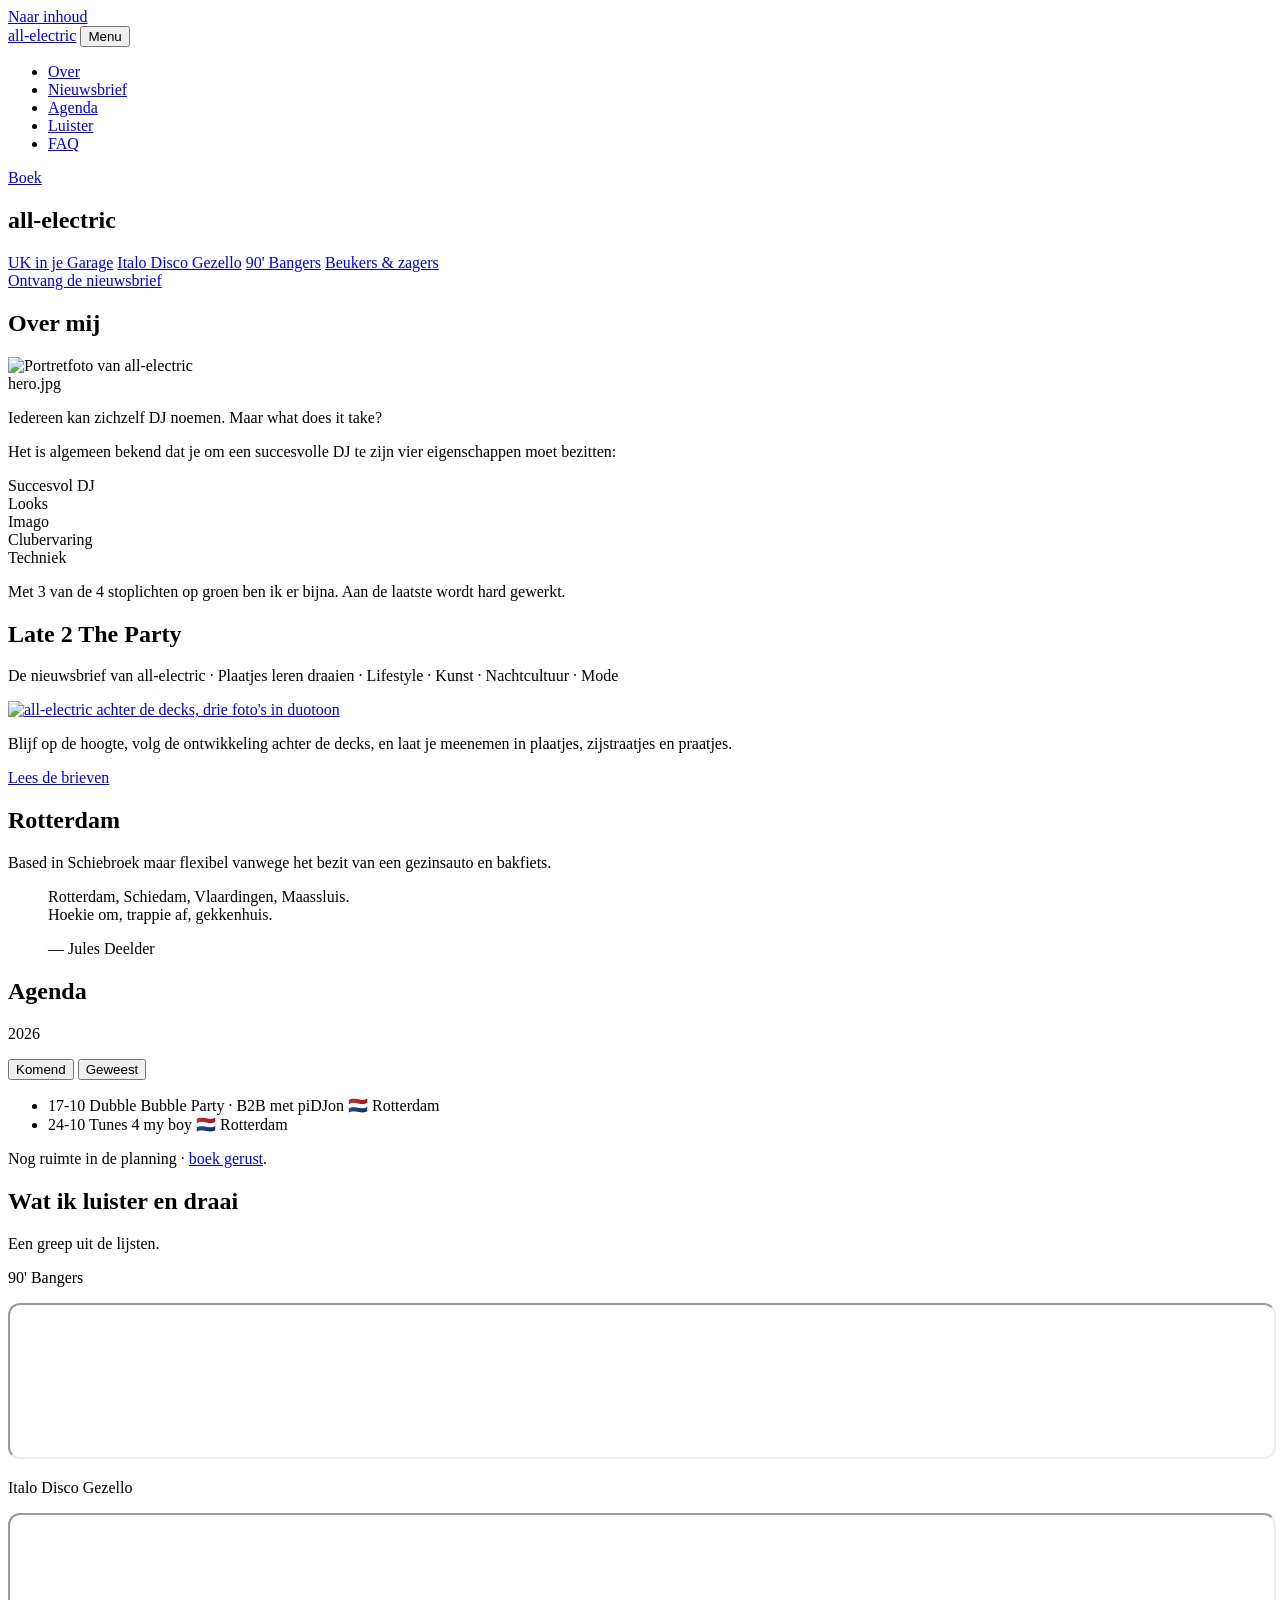
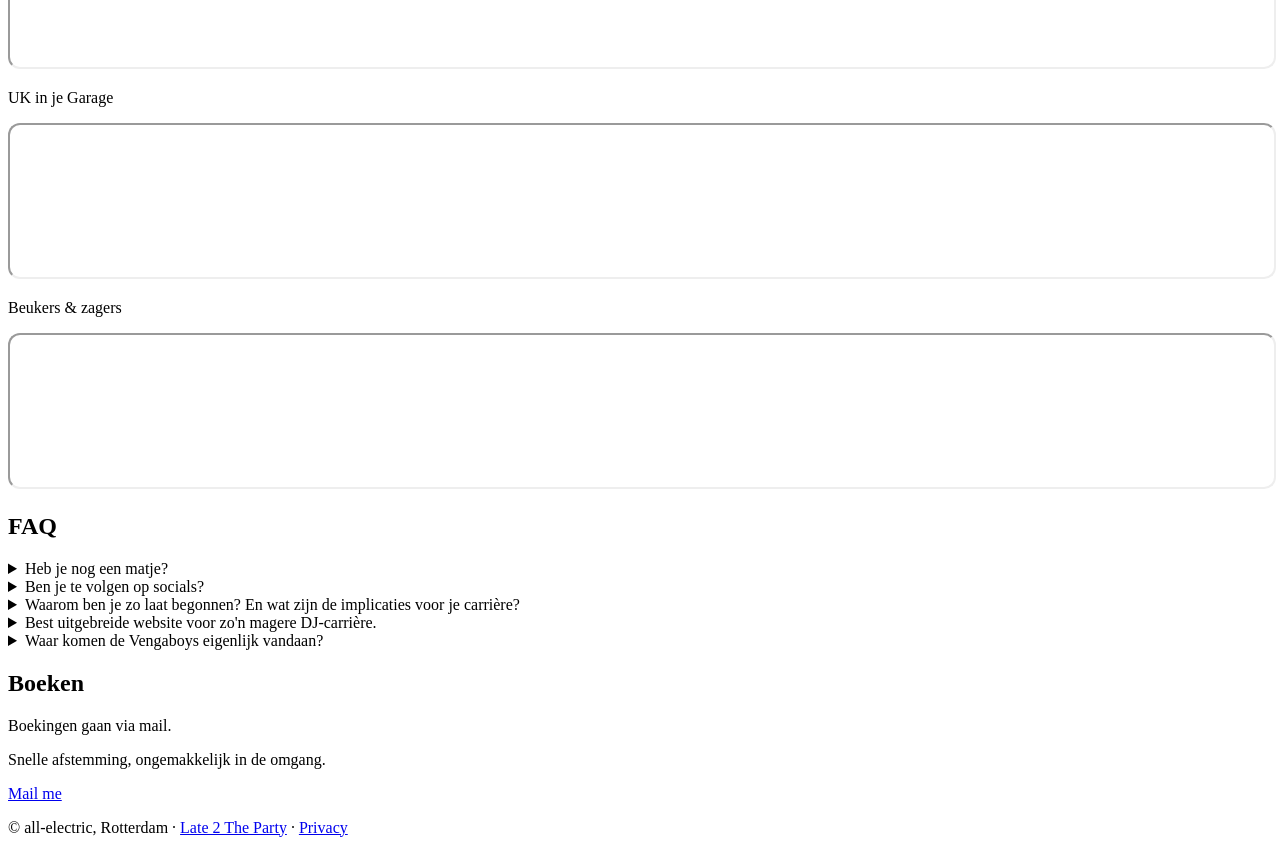
==== docs/index.html @ 5404cb64 "Parallax weg: ROTTERDAM-kop schoof tegen de collage De parallax-script schoof #rotterdam omhoog, waa" ====
<!DOCTYPE html>
<html lang="nl">
<head>
  <meta charset="UTF-8">
  <meta name="viewport" content="width=device-width, initial-scale=1.0">

  <!-- Favicon (emoji, geen extra bestand nodig) -->
  <link rel="icon" href="data:image/svg+xml,<svg xmlns=%22http://www.w3.org/2000/svg%22 viewBox=%220 0 100 100%22><text y=%22.9em%22 font-size=%2290%22>🎧</text></svg>">

  <!-- SEO -->
  <title>all-electric — DJ uit Rotterdam</title>
  <meta name="description" content="all-electric, DJ uit Rotterdam. UK Garage, Italo Disco, 90's bangers. Nieuwsbrief: Late 2 The Party.">

  <!-- Open Graph -->
  <meta property="og:title" content="all-electric — DJ uit Rotterdam">
  <meta property="og:description" content="DJ uit Rotterdam. Nieuwsbrief: Late 2 The Party.">
  <meta property="og:type" content="website">
  <link rel="canonical" href="https://www.late2theparty.nl/">
  <meta property="og:url" content="https://www.late2theparty.nl/">
  <meta property="og:image" content="https://www.late2theparty.nl/hero.jpg">

  <!-- Twitter card -->
  <meta name="twitter:card" content="summary_large_image">
  <meta name="twitter:title" content="all-electric — DJ uit Rotterdam">
  <meta name="twitter:description" content="DJ uit Rotterdam. Nieuwsbrief: Late 2 The Party.">
  <meta name="twitter:image" content="https://www.late2theparty.nl/hero.jpg">

  <meta name="theme-color" content="#0a0a0f">

  <link rel="stylesheet" href="style.css">

  <!-- Structured data -->
  <script type="application/ld+json">
  {
    "@context": "https://schema.org",
    "@type": "MusicGroup",
    "name": "all-electric",
    "description": "DJ uit Rotterdam. UK Garage, Italo Disco en 90's bangers.",
    "genre": ["UK Garage", "Italo Disco", "90s dance"],
    "url": "https://www.late2theparty.nl/",
    "image": "https://www.late2theparty.nl/hero.jpg",
    "email": "hallo@late2theparty.nl",
    "foundingLocation": "Rotterdam, Nederland"
  }
  </script>
</head>
<body>
  <a class="skip-link" href="#hoofdinhoud">Naar inhoud</a>

  <!-- Cursor glow (desktop only, moved by JS) -->
  <div class="cursor-glow" id="cursorGlow" aria-hidden="true"></div>

  <!-- ============================================
       STICKY NAVIGATIE
       ============================================ -->
  <nav class="site-nav" id="siteNav" aria-label="Hoofdnavigatie">
    <div class="site-nav__inner">
      <a href="#hero" class="site-nav__brand">all-electric</a>
      <button type="button" class="site-nav__toggle" id="navToggle" aria-expanded="false" aria-controls="siteNavLinks">Menu</button>
      <ul class="site-nav__links" id="siteNavLinks">
        <li><a href="#over" class="site-nav__link">Over</a></li>
        <li><a href="#nieuwsbrief" class="site-nav__link">Nieuwsbrief</a></li>
        <li><a href="#agenda" class="site-nav__link">Agenda</a></li>
        <li><a href="#luister" class="site-nav__link">Luister</a></li>
        <li><a href="#faq" class="site-nav__link">FAQ</a></li>
      </ul>
      <a href="#contact" class="site-nav__cta">Boek</a>
    </div>
  </nav>

  <main id="hoofdinhoud" tabindex="-1">

  <!-- ============================================
       HERO
       ============================================ -->
  <section class="hero" id="hero">
    <div class="scanlines" aria-hidden="true"></div>
    <div class="noise" aria-hidden="true"></div>
    <div class="hero__content">
      <h1 class="hero__title neon-text">all-electric</h1>

      <div class="hero__band">
        <a href="https://open.spotify.com/playlist/3SSnkNHaZYFEnFsS2uNzvc?si=Rkkg8hDzQoSK9qMRm84tKg" class="hero__band-link" target="_blank" rel="noopener">UK in je Garage</a>
        <a href="https://open.spotify.com/playlist/0wihgNsvUCuYe4vIcIEJX1?si=40QB4XUaSfa1ktWyz97FcA&pi=Adpx3Pd0QFGsA" class="hero__band-link" target="_blank" rel="noopener">Italo Disco Gezello</a>
        <a href="https://open.spotify.com/playlist/6vOpbanOj8kMaIDSkkobG8?si=ckpwqJuDSN2oO83r56tTGg" class="hero__band-link" target="_blank" rel="noopener">90' Bangers</a>
        <a href="https://open.spotify.com/playlist/5kQzJcHHc57Rl9Vzh4SRj6?si=ad35b520052c4538" class="hero__band-link" target="_blank" rel="noopener">Beukers &amp; zagers</a>
      </div>

      <a href="#aanmelden" class="btn btn--secondary">Ontvang de nieuwsbrief</a>
    </div>
  </section>

  <!-- ============================================
       OVER MIJ
       ============================================ -->
  <section class="section" id="over">
    <div class="container">
      <h2 class="section__heading neon-text">Over mij</h2>
      <div class="about-grid">

        <!-- FOTO: hero.jpg staat in docs/ (zelfde bestandsnaam houden) -->
        <div class="photo-frame glow-pulse">
          <img
            src="hero.jpg"
            alt="Portretfoto van all-electric"
            class="photo-frame__img"
            loading="lazy"
            onerror="this.parentElement.classList.add('photo-frame--fallback')"
          >
          <div class="photo-frame__placeholder" aria-hidden="true">hero.jpg</div>
        </div>

        <div class="about-text fade-in">
          <p class="lead">Iedereen kan zichzelf DJ noemen. Maar what does it take?</p>
          <p>Het is algemeen bekend dat je om een succesvolle DJ te zijn vier eigenschappen moet bezitten:</p>

          <!-- ISSUE TREE (animates on scroll) -->
          <div class="skill-tree skill-tree--animate" aria-label="Issue tree: Succesvol DJ staat op rood. Looks, Imago en Clubervaring op groen, Techniek op rood en die blokkeert de uitkomst">
            <div class="skill-tree__top">
              <div class="skill-box skill-box--result skill-box--blocked glow-pulse glow-pulse--red">Succesvol DJ</div>
            </div>
            <div class="skill-tree__connector" aria-hidden="true">
              <div class="connector-line connector-line--vertical"></div>
              <div class="connector-line connector-line--horizontal"></div>
              <div class="connector-line connector-line--drop connector-line--drop-1"></div>
              <div class="connector-line connector-line--drop connector-line--drop-2"></div>
              <div class="connector-line connector-line--drop connector-line--drop-3"></div>
              <div class="connector-line connector-line--drop connector-line--drop-4"></div>
            </div>
            <div class="skill-tree__bottom">
              <div class="skill-box skill-box--green">Looks</div>
              <div class="skill-box skill-box--green">Imago</div>
              <div class="skill-box skill-box--green">Clubervaring</div>
              <div class="skill-box skill-box--red glow-pulse glow-pulse--red">Techniek</div>
            </div>
          </div>

          <p>Met 3 van de 4 stoplichten op groen ben ik er bijna. Aan de laatste wordt hard gewerkt.</p>
        </div>
      </div>
    </div>
  </section>

  <!-- ============================================
       NIEUWSBRIEF, LATE 2 THE PARTY
       ============================================ -->
  <section class="section section--alt" id="nieuwsbrief">
    <div class="container">
      <h2 class="section__heading section__heading--tight neon-text">Late 2 The Party</h2>
      <p class="section__sub">De nieuwsbrief van all-electric &middot; Plaatjes leren draaien &middot; Lifestyle &middot; Kunst &middot; Nachtcultuur &middot; Mode</p>

      <div class="nb-promo fade-in">
        <a class="nb-promo__beeld" href="nieuwsbrief/" aria-label="Naar het nieuwsbriefarchief">
          <img src="collage.jpg" alt="all-electric achter de decks, drie foto's in duotoon" loading="lazy">
        </a>

        <div class="nb-promo__tekst">
          <p>Blijf op de hoogte, volg de ontwikkeling achter de decks, en laat je meenemen in plaatjes, zijstraatjes en praatjes.</p>
          <div class="nb-form" id="aanmelden">
            <div class="ml-embedded" data-form="aK1pC9"></div>
          </div>
          <p class="nb-promo__acties">
            <a href="nieuwsbrief/" class="btn btn--secondary">Lees de brieven</a>
          </p>
        </div>
      </div>
    </div>
  </section>

  <!-- ============================================
       ROTTERDAM
       ============================================ -->
  <section class="section" id="rotterdam">
    <div class="container">
      <h2 class="section__heading neon-text">Rotterdam</h2>
      <div class="fade-in">
        <p class="text-muted">Based in Schiebroek maar flexibel vanwege het bezit van een gezinsauto en bakfiets.</p>
        <blockquote class="deelder-quote">
          <p>Rotterdam, Schiedam, Vlaardingen, Maassluis.<br>Hoekie om, trappie af, gekkenhuis.</p>
          <footer>— Jules Deelder</footer>
        </blockquote>
      </div>
    </div>
  </section>

  <!-- ============================================
       AGENDA
       ============================================ -->
  <section class="section section--alt" id="agenda">
    <div class="container">
      <h2 class="section__heading neon-text">Agenda</h2>

      <!-- TOURDATA -->
      <div class="agenda fade-in" aria-label="Agenda met optredens">
        <p class="agenda__year">2026</p>

        <div class="agenda-tabs" role="tablist" aria-label="Komende en eerdere optredens">
          <button class="agenda-tab agenda-tab--on" id="tab-komend" role="tab"
                  aria-selected="true" aria-controls="paneel-komend" data-paneel="komend">Komend</button>
          <button class="agenda-tab" id="tab-geweest" role="tab"
                  aria-selected="false" aria-controls="paneel-geweest" data-paneel="geweest">Geweest</button>
        </div>

        <!--
          NIEUWE DATUM: kopieer een <li> naar het juiste paneel.
          datum (DD-MM) | naam van het optreden | vlag + plaats
        -->
        <div class="agenda-paneel" id="paneel-komend" role="tabpanel" aria-labelledby="tab-komend">
          <ul class="agenda__list">
            <li class="agenda__row">
              <span class="agenda__date">17-10</span>
              <span class="agenda__event">Dubble Bubble Party &middot; B2B met piDJon</span>
              <span class="agenda__location"><span class="agenda__flag">🇳🇱</span> Rotterdam</span>
            </li>
            <li class="agenda__row">
              <span class="agenda__date">24-10</span>
              <span class="agenda__event">Tunes 4 my boy</span>
              <span class="agenda__location"><span class="agenda__flag">🇳🇱</span> Rotterdam</span>
            </li>
          </ul>
          <p class="text-muted agenda__note">Nog ruimte in de planning &middot; <a href="#contact" class="nb-inline-link">boek gerust</a>.</p>
        </div>

        <div class="agenda-paneel" id="paneel-geweest" role="tabpanel" aria-labelledby="tab-geweest" hidden>
          <ul class="agenda__list">
            <li class="agenda__row">
              <span class="agenda__date">04-09</span>
              <span class="agenda__event">Gastset</span>
              <span class="agenda__location"><span class="agenda__flag">🇫🇷</span> Franse Ardennen</span>
            </li>
            <li class="agenda__row">
              <span class="agenda__date">15-08</span>
              <span class="agenda__event">TELLES B-DAY @ Caf&eacute; Soif</span>
              <span class="agenda__location"><span class="agenda__flag">🇳🇱</span> Rotterdam</span>
            </li>
            <li class="agenda__row">
              <span class="agenda__date">31-07</span>
              <span class="agenda__event">Pride Company Party</span>
              <span class="agenda__location"><span class="agenda__flag">🏳️‍🌈</span> Amsterdam</span>
            </li>
          </ul>
        </div>
      </div>
    </div>
  </section>

  <!-- ============================================
       SPOTIFY EMBED
       ============================================ -->
  <section class="section" id="luister">
    <div class="container">
      <h2 class="section__heading section__heading--tight neon-text">Wat ik luister en draai</h2>
      <p class="section__sub">Een greep uit de lijsten.</p>
      <div class="spotify-grid fade-in">
        <div class="spotify-embed" data-spotify="https://open.spotify.com/embed/playlist/6vOpbanOj8kMaIDSkkobG8?utm_source=generator&theme=0" data-title="90' Bangers playlist">
          <p class="spotify-label">90' Bangers</p>
          <button type="button" class="spotify-embed__play">Luister op Spotify</button>
        </div>
        <div class="spotify-embed" data-spotify="https://open.spotify.com/embed/playlist/0wihgNsvUCuYe4vIcIEJX1?utm_source=generator&theme=0" data-title="Italo Disco Gezello playlist">
          <p class="spotify-label">Italo Disco Gezello</p>
          <button type="button" class="spotify-embed__play">Luister op Spotify</button>
        </div>
        <div class="spotify-embed" data-spotify="https://open.spotify.com/embed/playlist/3SSnkNHaZYFEnFsS2uNzvc?utm_source=generator&theme=0" data-title="UK in je Garage playlist">
          <p class="spotify-label">UK in je Garage</p>
          <button type="button" class="spotify-embed__play">Luister op Spotify</button>
        </div>
        <div class="spotify-embed" data-spotify="https://open.spotify.com/embed/playlist/5kQzJcHHc57Rl9Vzh4SRj6?utm_source=generator&theme=0" data-title="Beukers en zagers playlist">
          <p class="spotify-label">Beukers &amp; zagers</p>
          <button type="button" class="spotify-embed__play">Luister op Spotify</button>
        </div>
      </div>
    </div>
  </section>

  <!-- ============================================
       FAQ
       ============================================ -->
  <section class="section section--alt" id="faq">
    <div class="container">
      <h2 class="section__heading neon-text">FAQ</h2>
      <div class="faq-list fade-in">

        <details class="faq-item">
          <summary class="faq-question">Heb je nog een matje?</summary>
          <p class="faq-answer">Nee, maar als je tijdig boekt is er van alles mogelijk.</p>
        </details>

        <details class="faq-item">
          <summary class="faq-question">Ben je te volgen op socials?</summary>
          <p class="faq-answer">Jazeker, ik ben sinds 2013 actief op LinkedIn.</p>
        </details>

        <details class="faq-item">
          <summary class="faq-question">Waarom ben je zo laat begonnen? En wat zijn de implicaties voor je carrière?</summary>
          <p class="faq-answer">Was ik tien jaar eerder begonnen, dan waren er een hoop andere leuke dingen niet gebeurd. En had ik minder tijd gehad als consument een neus voor bangers te ontwikkelen. Als het gaat om implicaties voor carrière verwijs ik graag naar de schilder Henri Rousseau (1844-1910), bijgenaamd Le Douanier. Pas toen hij met pensioen was van zijn baan als douaneambtenaar begon hij serieus te schilderen. Zijn <a href="https://www.moma.org/collection/works/79277" class="nb-inline-link" target="_blank" rel="noopener">junglelandschappen</a> hangen nu in het MoMA.</p>
        </details>

        <details class="faq-item">
          <summary class="faq-question">Best uitgebreide website voor zo'n magere DJ-carrière.</summary>
          <p class="faq-answer">Naast DJ'en leer ik ook vibecoden.</p>
        </details>

        <details class="faq-item">
          <summary class="faq-question">Waar komen de Vengaboys eigenlijk vandaan?</summary>
          <p class="faq-answer">Rotterdam.</p>
        </details>

      </div>
    </div>
  </section>

  <!-- ============================================
       CONTACT / BOEKEN
       ============================================ -->
  <section class="section" id="contact">
    <div class="container">
      <h2 class="section__heading neon-text">Boeken</h2>
      <div class="contact-block fade-in">
        <p>Boekingen gaan via mail.</p>
        <p class="text-muted">Snelle afstemming, ongemakkelijk in de omgang.</p>

        <!-- MAILADRES AANPASSEN: verander alleen het adres achter "mailto:". -->
        <a href="mailto:hallo@late2theparty.nl?subject=Boeking%20all-electric&body=Hoi%20Rik%2C%0A%0AIk%20wil%20je%20graag%20boeken.%20Alvast%20wat%20details%3A%0A%0ADatum%3A%20%0ALocatie%3A%20%0AType%20feest%3A%20%0AVerwachte%20tijd%2Fduur%3A%20%0ABudget%3A%20%0A%0AGroet%2C%0A" class="btn btn--primary" aria-label="Stuur een boekingsmail">Mail me</a>
      </div>
    </div>
  </section>

  </main>

  <!-- ============================================
       FOOTER
       ============================================ -->
  <footer class="footer">
    <p>&copy; all-electric, Rotterdam &middot; <a href="nieuwsbrief/" class="nb-inline-link">Late 2 The Party</a> &middot; <a href="privacy/" class="nb-inline-link">Privacy</a></p>
  </footer>

  <script src="main.js"></script>
</body>
</html>
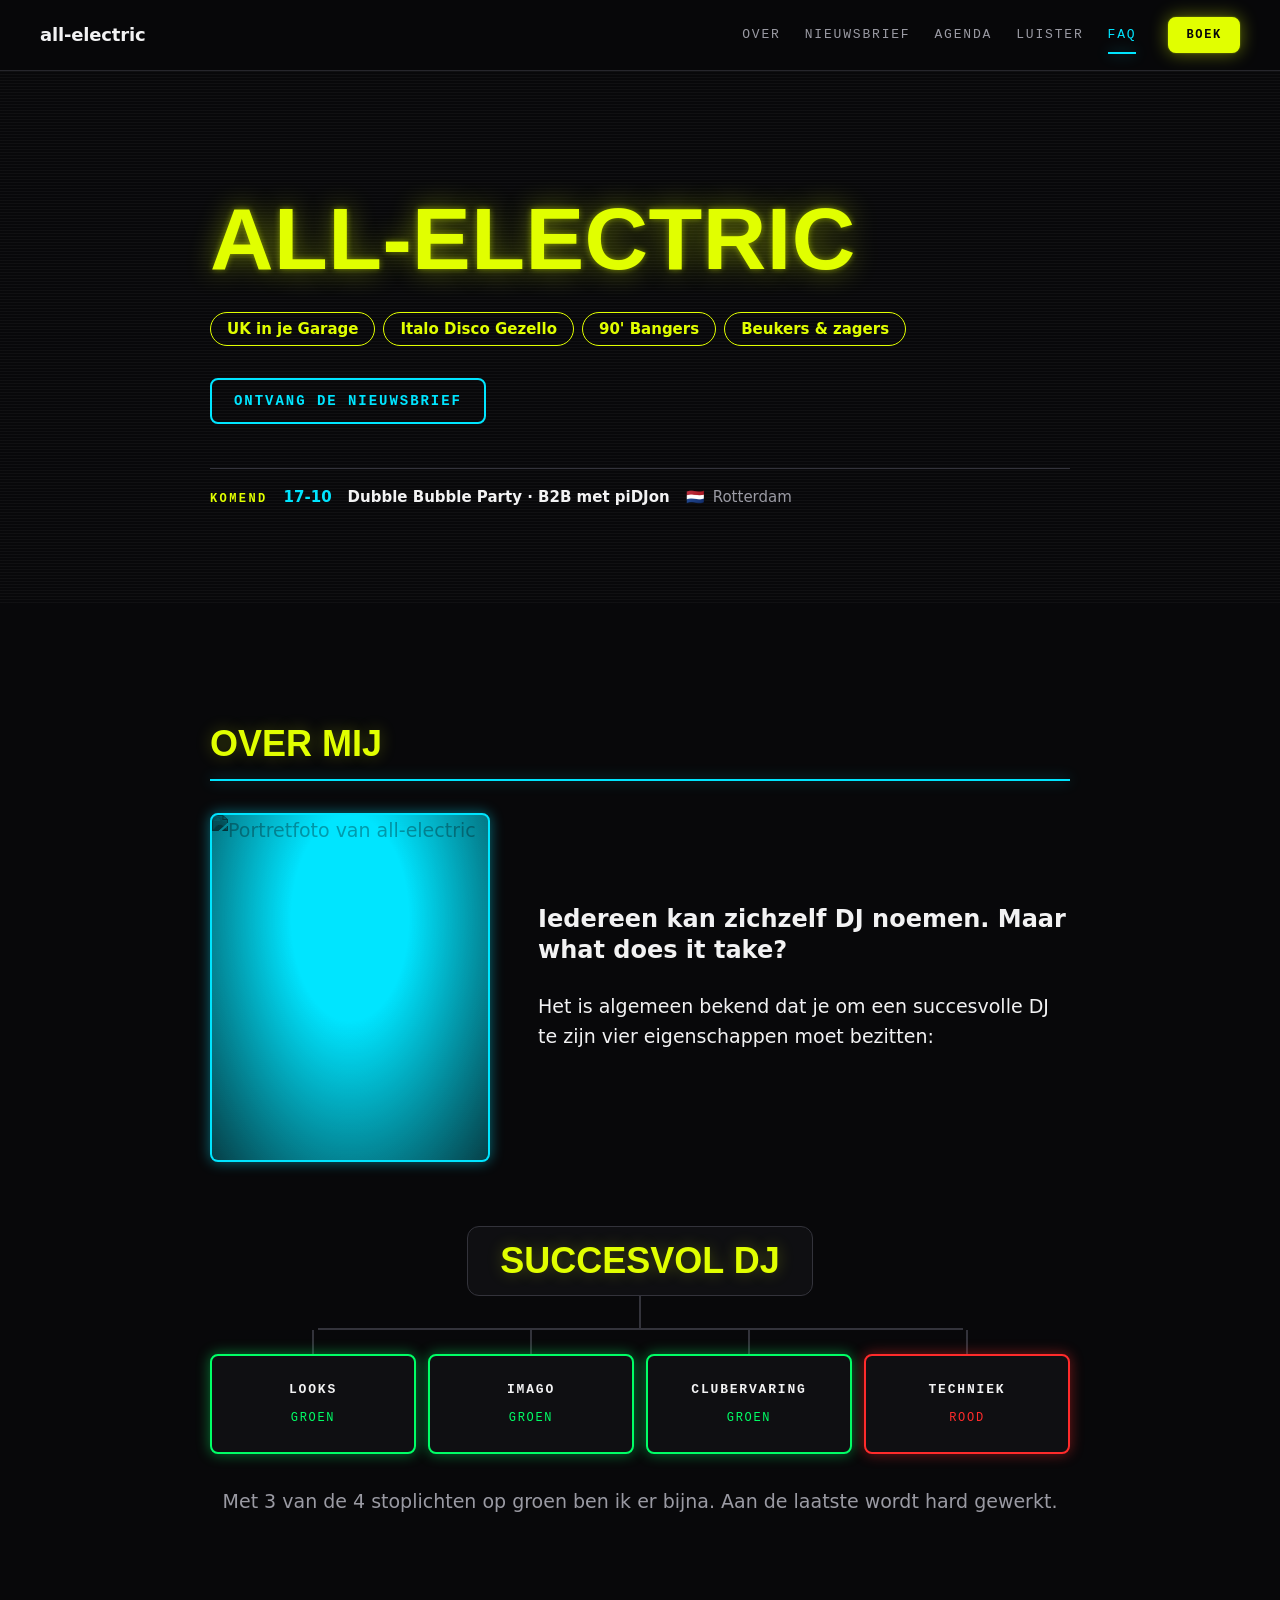
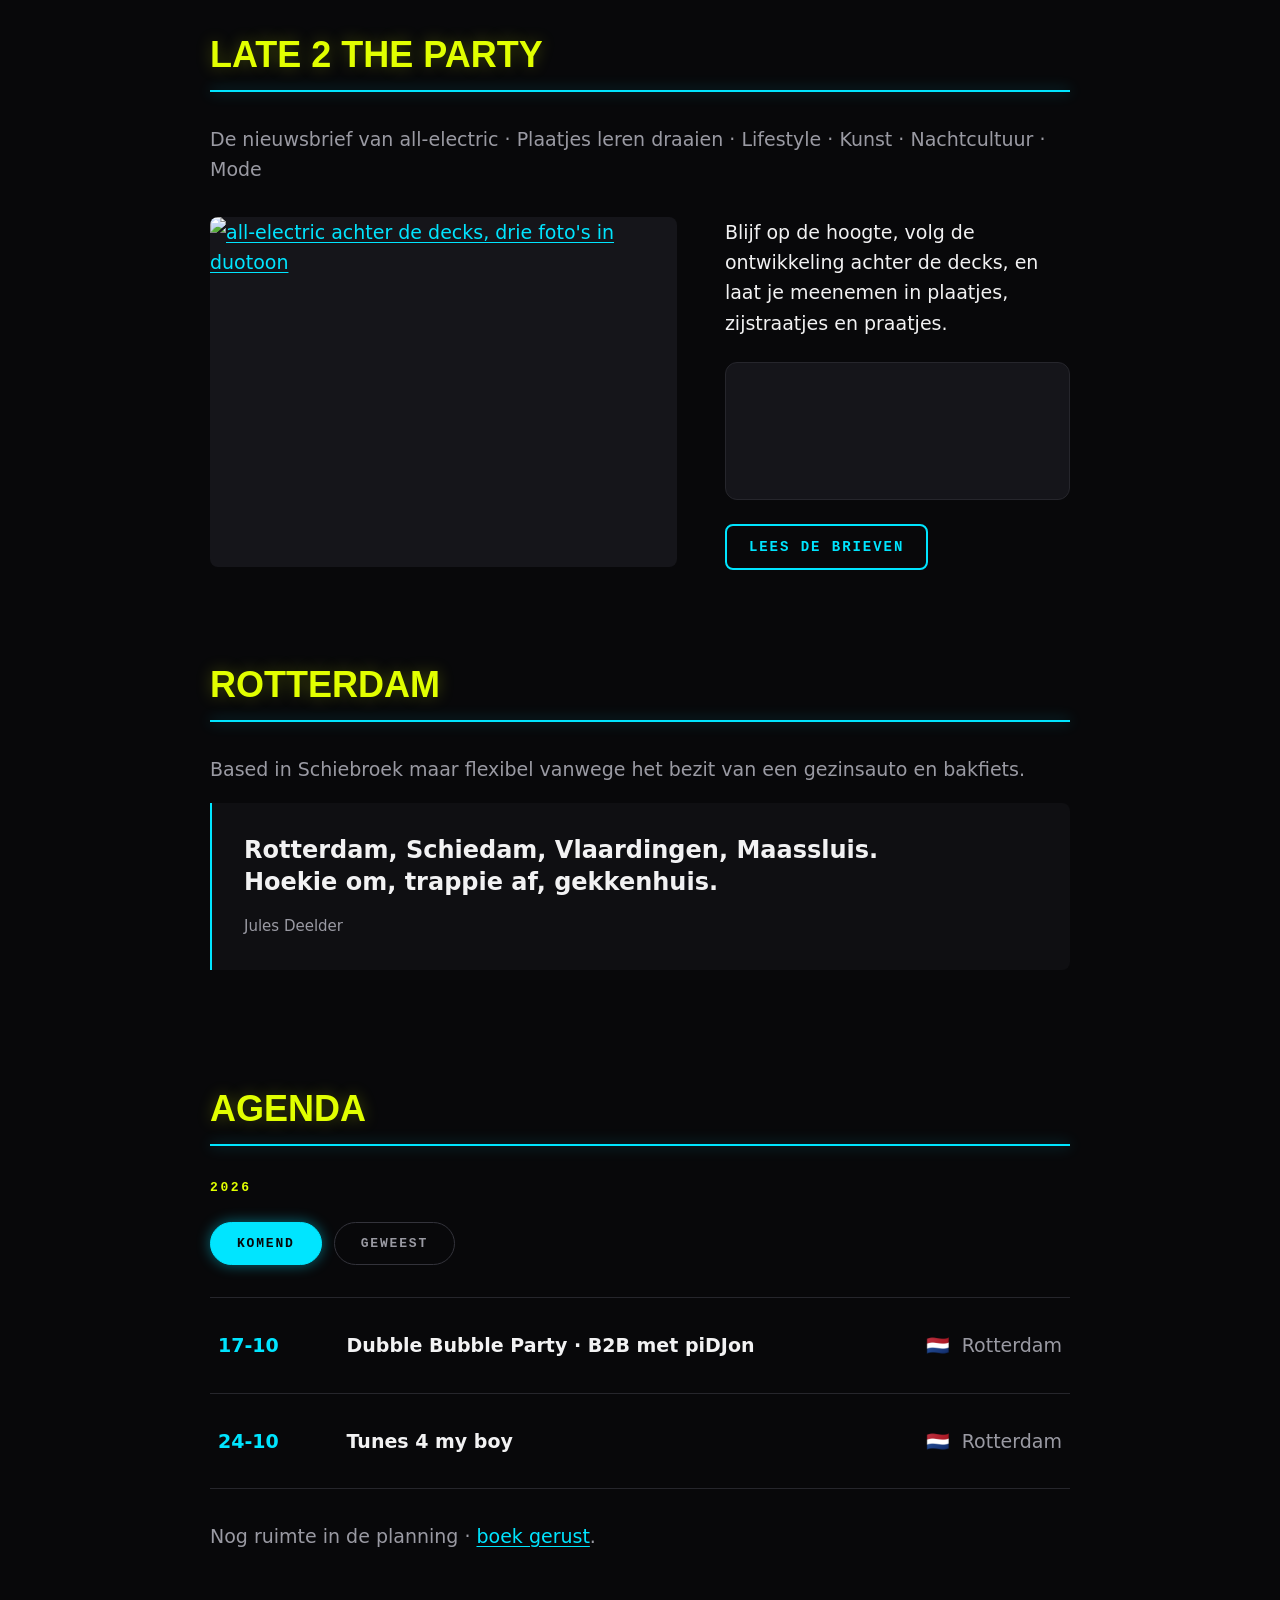
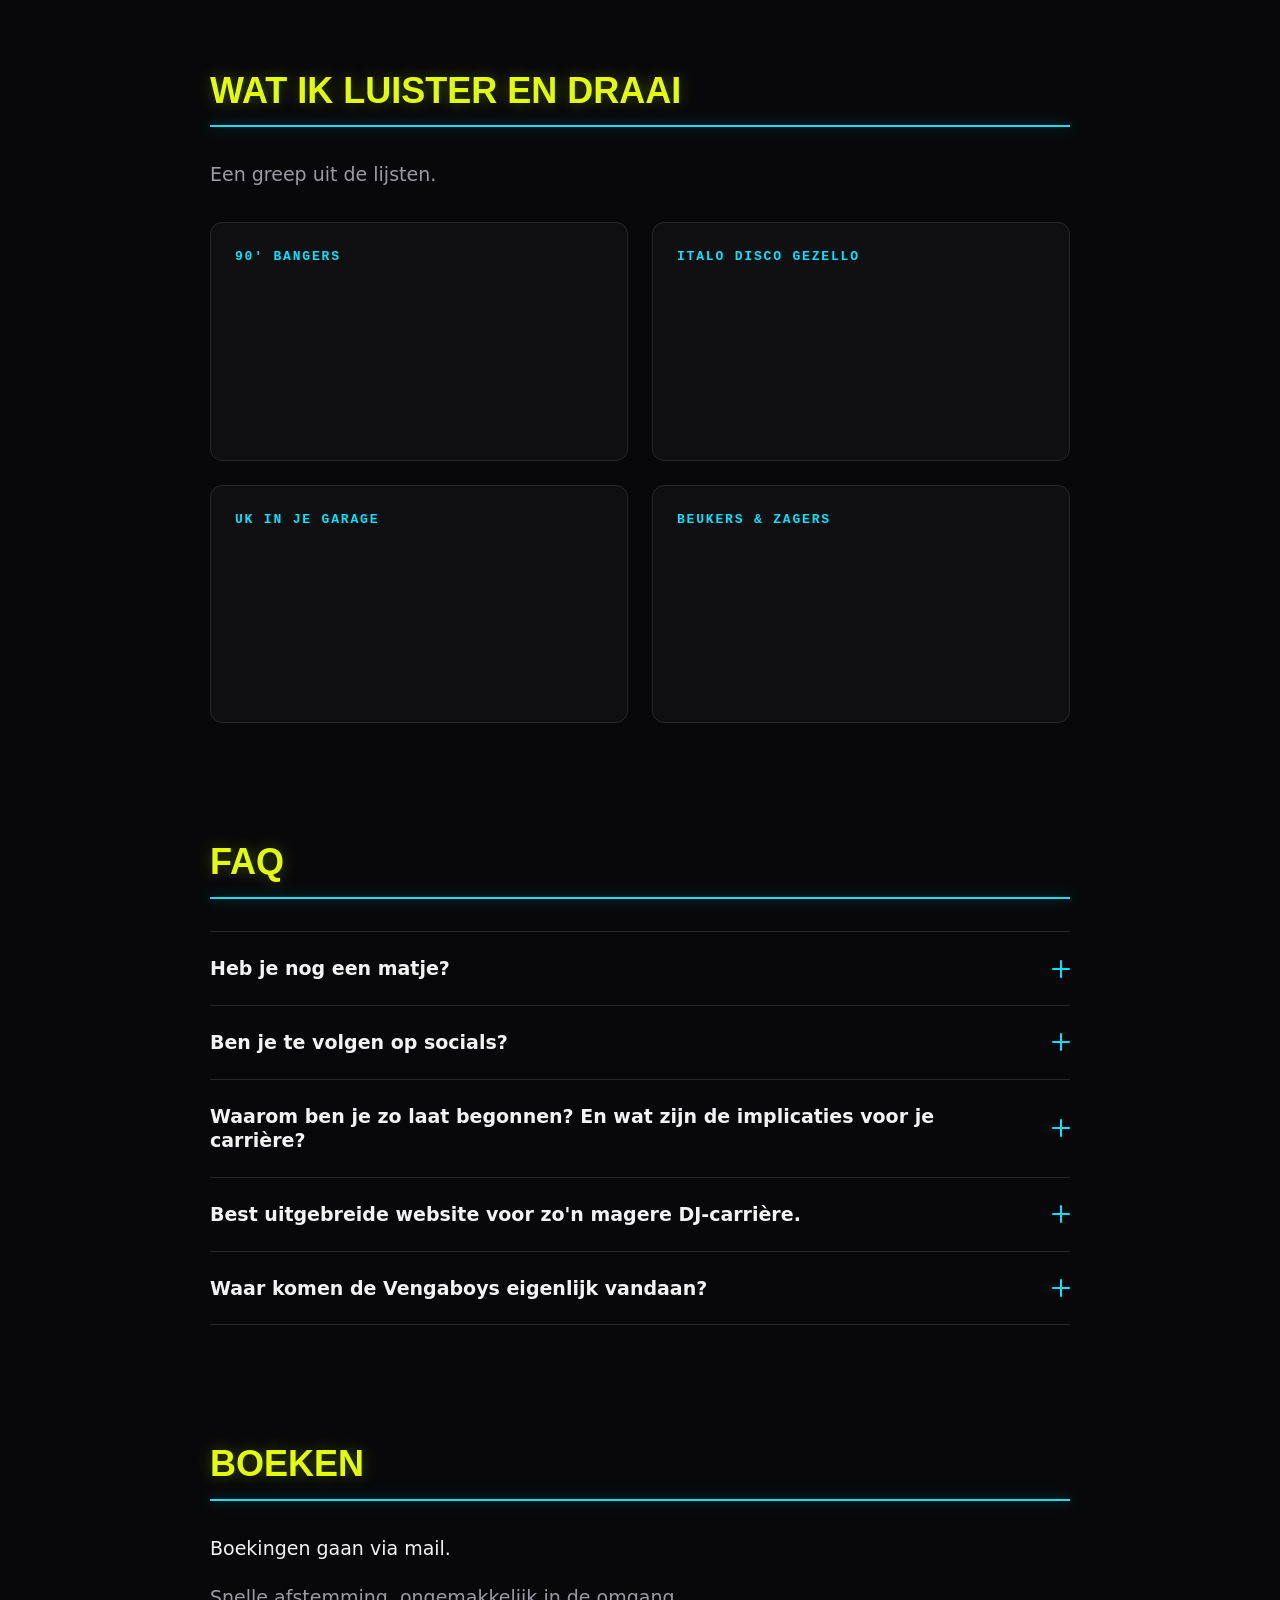
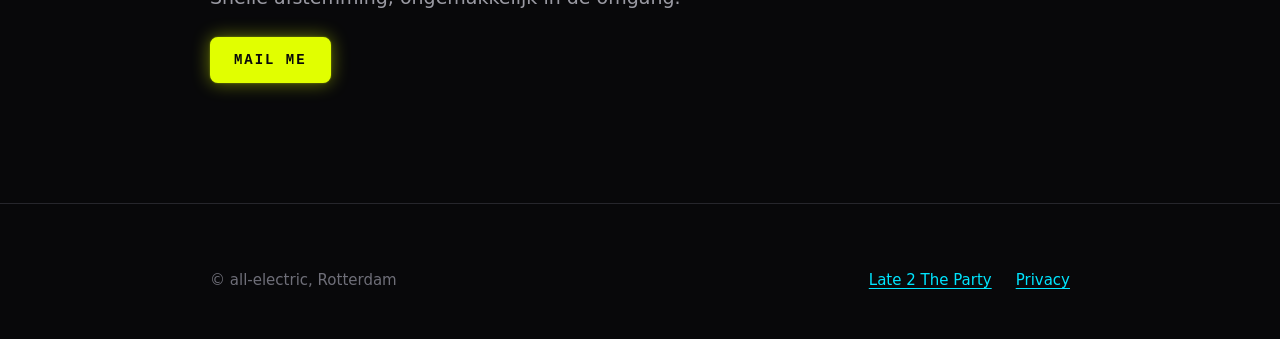
==== commit 33948196: "Site volledig op het all-electric design system - all-electric.css: DS-export ongewijzigd overgenome" ====
--- a/docs/index.html
+++ b/docs/index.html
@@ -8,11 +8,11 @@
   <link rel="icon" href="data:image/svg+xml,<svg xmlns=%22http://www.w3.org/2000/svg%22 viewBox=%220 0 100 100%22><text y=%22.9em%22 font-size=%2290%22>🎧</text></svg>">
 
   <!-- SEO -->
-  <title>all-electric — DJ uit Rotterdam</title>
+  <title>all-electric · DJ uit Rotterdam</title>
   <meta name="description" content="all-electric, DJ uit Rotterdam. UK Garage, Italo Disco, 90's bangers. Nieuwsbrief: Late 2 The Party.">
 
   <!-- Open Graph -->
-  <meta property="og:title" content="all-electric — DJ uit Rotterdam">
+  <meta property="og:title" content="all-electric · DJ uit Rotterdam">
   <meta property="og:description" content="DJ uit Rotterdam. Nieuwsbrief: Late 2 The Party.">
   <meta property="og:type" content="website">
   <link rel="canonical" href="https://www.late2theparty.nl/">
@@ -21,12 +21,14 @@
 
   <!-- Twitter card -->
   <meta name="twitter:card" content="summary_large_image">
-  <meta name="twitter:title" content="all-electric — DJ uit Rotterdam">
+  <meta name="twitter:title" content="all-electric · DJ uit Rotterdam">
   <meta name="twitter:description" content="DJ uit Rotterdam. Nieuwsbrief: Late 2 The Party.">
   <meta name="twitter:image" content="https://www.late2theparty.nl/hero.jpg">
 
-  <meta name="theme-color" content="#0a0a0f">
-
+  <meta name="theme-color" content="#08080a">
+
+  <!-- Design system (letterlijk de export) en daarna de opmaak van deze site -->
+  <link rel="stylesheet" href="all-electric.css">
   <link rel="stylesheet" href="style.css">
 
   <!-- Structured data -->
@@ -45,293 +47,271 @@
   </script>
 </head>
 <body>
-  <a class="skip-link" href="#hoofdinhoud">Naar inhoud</a>
-
-  <!-- Cursor glow (desktop only, moved by JS) -->
-  <div class="cursor-glow" id="cursorGlow" aria-hidden="true"></div>
-
-  <!-- ============================================
-       STICKY NAVIGATIE
-       ============================================ -->
-  <nav class="site-nav" id="siteNav" aria-label="Hoofdnavigatie">
-    <div class="site-nav__inner">
-      <a href="#hero" class="site-nav__brand">all-electric</a>
-      <button type="button" class="site-nav__toggle" id="navToggle" aria-expanded="false" aria-controls="siteNavLinks">Menu</button>
-      <ul class="site-nav__links" id="siteNavLinks">
-        <li><a href="#over" class="site-nav__link">Over</a></li>
-        <li><a href="#nieuwsbrief" class="site-nav__link">Nieuwsbrief</a></li>
-        <li><a href="#agenda" class="site-nav__link">Agenda</a></li>
-        <li><a href="#luister" class="site-nav__link">Luister</a></li>
-        <li><a href="#faq" class="site-nav__link">FAQ</a></li>
+  <a class="skip-link ae-btn ae-btn--outline ae-btn--sm" href="#hoofdinhoud">Naar inhoud</a>
+
+  <nav class="ae-nav ae-nav--sticky" aria-label="Hoofdmenu">
+    <a class="ae-nav__mark" href="#hero">all-electric</a>
+    <ul class="ae-nav__links">
+      <li><a class="ae-nav__link" href="#over">Over</a></li>
+      <li><a class="ae-nav__link" href="#nieuwsbrief">Nieuwsbrief</a></li>
+      <li><a class="ae-nav__link" href="#agenda">Agenda</a></li>
+      <li><a class="ae-nav__link" href="#luister">Luister</a></li>
+      <li><a class="ae-nav__link" href="#faq">FAQ</a></li>
+    </ul>
+    <a class="ae-btn ae-btn--primary ae-btn--sm ae-nav__cta" href="#contact">Boek</a>
+  </nav>
+
+  <main id="hoofdinhoud" tabindex="-1">
+
+  <!-- HERO -->
+  <section class="ae-hero" id="hero">
+    <div class="ae-hero__inner">
+      <h1 class="ae-hero__title">all-electric</h1>
+
+      <div class="ae-pills">
+        <a class="ae-pill" href="https://open.spotify.com/playlist/3SSnkNHaZYFEnFsS2uNzvc?si=Rkkg8hDzQoSK9qMRm84tKg" target="_blank" rel="noopener">UK in je Garage</a>
+        <a class="ae-pill" href="https://open.spotify.com/playlist/0wihgNsvUCuYe4vIcIEJX1?si=40QB4XUaSfa1ktWyz97FcA&amp;pi=Adpx3Pd0QFGsA" target="_blank" rel="noopener">Italo Disco Gezello</a>
+        <a class="ae-pill" href="https://open.spotify.com/playlist/6vOpbanOj8kMaIDSkkobG8?si=ckpwqJuDSN2oO83r56tTGg" target="_blank" rel="noopener">90' Bangers</a>
+        <a class="ae-pill" href="https://open.spotify.com/playlist/5kQzJcHHc57Rl9Vzh4SRj6?si=ad35b520052c4538" target="_blank" rel="noopener">Beukers &amp; zagers</a>
+      </div>
+
+      <a class="ae-btn ae-btn--outline" href="#aanmelden">Ontvang de nieuwsbrief</a>
+
+      <!-- Eerstvolgend optreden: main.js vult dit uit de eerste rij onder Komend in de agenda -->
+      <a class="ae-hero__next" id="heroNext" href="#agenda" hidden></a>
+    </div>
+  </section>
+
+  <!-- OVER MIJ -->
+  <section class="page-section" id="over">
+    <div class="ae-heading">
+      <h2 class="ae-heading__title">Over mij</h2>
+      <span class="ae-heading__rule" aria-hidden="true"></span>
+    </div>
+
+    <div class="split">
+      <!-- FOTO: hero.jpg staat in docs/ (zelfde bestandsnaam houden) -->
+      <div class="ae-photo ae-photo--rim ae-photo--maan split__photo">
+        <img src="hero.jpg" alt="Portretfoto van all-electric" loading="lazy">
+      </div>
+
+      <div>
+        <p class="lead">Iedereen kan zichzelf DJ noemen. Maar what does it take?</p>
+        <p>Het is algemeen bekend dat je om een succesvolle DJ te zijn vier eigenschappen moet bezitten:</p>
+      </div>
+    </div>
+
+    <!-- STOPLICHTSCHEMA: de lampjes gaan aan bij het scrollen, TECHNIEK als laatste -->
+    <div class="ae-skill ae-skill--animate" aria-label="Stoplichtschema Succesvol DJ: Looks, Imago en Clubervaring op groen, Techniek op rood">
+      <div class="ae-skill__root">Succesvol DJ</div>
+      <span class="ae-skill__stem" aria-hidden="true"></span>
+      <span class="ae-skill__bar" aria-hidden="true"></span>
+      <ul class="ae-skill__row">
+        <li class="ae-skill__col">
+          <span class="ae-skill__stem ae-skill__stem--short" aria-hidden="true"></span>
+          <span class="ae-skill__box ae-skill__box--go">Looks <span class="ae-skill__status">groen</span></span>
+        </li>
+        <li class="ae-skill__col">
+          <span class="ae-skill__stem ae-skill__stem--short" aria-hidden="true"></span>
+          <span class="ae-skill__box ae-skill__box--go">Imago <span class="ae-skill__status">groen</span></span>
+        </li>
+        <li class="ae-skill__col">
+          <span class="ae-skill__stem ae-skill__stem--short" aria-hidden="true"></span>
+          <span class="ae-skill__box ae-skill__box--go">Clubervaring <span class="ae-skill__status">groen</span></span>
+        </li>
+        <li class="ae-skill__col">
+          <span class="ae-skill__stem ae-skill__stem--short" aria-hidden="true"></span>
+          <span class="ae-skill__box ae-skill__box--stop">Techniek <span class="ae-skill__status">rood</span></span>
+        </li>
       </ul>
-      <a href="#contact" class="site-nav__cta">Boek</a>
-    </div>
-  </nav>
-
-  <main id="hoofdinhoud" tabindex="-1">
-
-  <!-- ============================================
-       HERO
-       ============================================ -->
-  <section class="hero" id="hero">
-    <div class="scanlines" aria-hidden="true"></div>
-    <div class="noise" aria-hidden="true"></div>
-    <div class="hero__content">
-      <h1 class="hero__title neon-text">all-electric</h1>
-
-      <div class="hero__band">
-        <a href="https://open.spotify.com/playlist/3SSnkNHaZYFEnFsS2uNzvc?si=Rkkg8hDzQoSK9qMRm84tKg" class="hero__band-link" target="_blank" rel="noopener">UK in je Garage</a>
-        <a href="https://open.spotify.com/playlist/0wihgNsvUCuYe4vIcIEJX1?si=40QB4XUaSfa1ktWyz97FcA&pi=Adpx3Pd0QFGsA" class="hero__band-link" target="_blank" rel="noopener">Italo Disco Gezello</a>
-        <a href="https://open.spotify.com/playlist/6vOpbanOj8kMaIDSkkobG8?si=ckpwqJuDSN2oO83r56tTGg" class="hero__band-link" target="_blank" rel="noopener">90' Bangers</a>
-        <a href="https://open.spotify.com/playlist/5kQzJcHHc57Rl9Vzh4SRj6?si=ad35b520052c4538" class="hero__band-link" target="_blank" rel="noopener">Beukers &amp; zagers</a>
-      </div>
-
-      <a href="#aanmelden" class="btn btn--secondary">Ontvang de nieuwsbrief</a>
-    </div>
-  </section>
-
-  <!-- ============================================
-       OVER MIJ
-       ============================================ -->
-  <section class="section" id="over">
-    <div class="container">
-      <h2 class="section__heading neon-text">Over mij</h2>
-      <div class="about-grid">
-
-        <!-- FOTO: hero.jpg staat in docs/ (zelfde bestandsnaam houden) -->
-        <div class="photo-frame glow-pulse">
-          <img
-            src="hero.jpg"
-            alt="Portretfoto van all-electric"
-            class="photo-frame__img"
-            loading="lazy"
-            onerror="this.parentElement.classList.add('photo-frame--fallback')"
-          >
-          <div class="photo-frame__placeholder" aria-hidden="true">hero.jpg</div>
+      <p class="ae-skill__caption">Met 3 van de 4 stoplichten op groen ben ik er bijna. Aan de laatste wordt hard gewerkt.</p>
+    </div>
+  </section>
+
+  <!-- NIEUWSBRIEF, LATE 2 THE PARTY -->
+  <section class="page-section page-section--media-end" id="nieuwsbrief">
+    <div class="ae-heading">
+      <h2 class="ae-heading__title">Late 2 The Party</h2>
+      <span class="ae-heading__rule" aria-hidden="true"></span>
+    </div>
+    <p class="muted">De nieuwsbrief van all-electric &middot; Plaatjes leren draaien &middot; Lifestyle &middot; Kunst &middot; Nachtcultuur &middot; Mode</p>
+
+    <div class="nb-promo">
+      <a class="ae-photo nb-promo__beeld" href="nieuwsbrief/" aria-label="Naar het nieuwsbriefarchief">
+        <img src="collage.jpg" alt="all-electric achter de decks, drie foto's in duotoon" loading="lazy">
+      </a>
+
+      <div>
+        <p>Blijf op de hoogte, volg de ontwikkeling achter de decks, en laat je meenemen in plaatjes, zijstraatjes en praatjes.</p>
+        <div class="ae-formpanel" id="aanmelden">
+          <div class="ml-embedded" data-form="aK1pC9"></div>
         </div>
-
-        <div class="about-text fade-in">
-          <p class="lead">Iedereen kan zichzelf DJ noemen. Maar what does it take?</p>
-          <p>Het is algemeen bekend dat je om een succesvolle DJ te zijn vier eigenschappen moet bezitten:</p>
-
-          <!-- ISSUE TREE (animates on scroll) -->
-          <div class="skill-tree skill-tree--animate" aria-label="Issue tree: Succesvol DJ staat op rood. Looks, Imago en Clubervaring op groen, Techniek op rood en die blokkeert de uitkomst">
-            <div class="skill-tree__top">
-              <div class="skill-box skill-box--result skill-box--blocked glow-pulse glow-pulse--red">Succesvol DJ</div>
-            </div>
-            <div class="skill-tree__connector" aria-hidden="true">
-              <div class="connector-line connector-line--vertical"></div>
-              <div class="connector-line connector-line--horizontal"></div>
-              <div class="connector-line connector-line--drop connector-line--drop-1"></div>
-              <div class="connector-line connector-line--drop connector-line--drop-2"></div>
-              <div class="connector-line connector-line--drop connector-line--drop-3"></div>
-              <div class="connector-line connector-line--drop connector-line--drop-4"></div>
-            </div>
-            <div class="skill-tree__bottom">
-              <div class="skill-box skill-box--green">Looks</div>
-              <div class="skill-box skill-box--green">Imago</div>
-              <div class="skill-box skill-box--green">Clubervaring</div>
-              <div class="skill-box skill-box--red glow-pulse glow-pulse--red">Techniek</div>
-            </div>
-          </div>
-
-          <p>Met 3 van de 4 stoplichten op groen ben ik er bijna. Aan de laatste wordt hard gewerkt.</p>
-        </div>
-      </div>
-    </div>
-  </section>
-
-  <!-- ============================================
-       NIEUWSBRIEF, LATE 2 THE PARTY
-       ============================================ -->
-  <section class="section section--alt" id="nieuwsbrief">
-    <div class="container">
-      <h2 class="section__heading section__heading--tight neon-text">Late 2 The Party</h2>
-      <p class="section__sub">De nieuwsbrief van all-electric &middot; Plaatjes leren draaien &middot; Lifestyle &middot; Kunst &middot; Nachtcultuur &middot; Mode</p>
-
-      <div class="nb-promo fade-in">
-        <a class="nb-promo__beeld" href="nieuwsbrief/" aria-label="Naar het nieuwsbriefarchief">
-          <img src="collage.jpg" alt="all-electric achter de decks, drie foto's in duotoon" loading="lazy">
-        </a>
-
-        <div class="nb-promo__tekst">
-          <p>Blijf op de hoogte, volg de ontwikkeling achter de decks, en laat je meenemen in plaatjes, zijstraatjes en praatjes.</p>
-          <div class="nb-form" id="aanmelden">
-            <div class="ml-embedded" data-form="aK1pC9"></div>
-          </div>
-          <p class="nb-promo__acties">
-            <a href="nieuwsbrief/" class="btn btn--secondary">Lees de brieven</a>
-          </p>
-        </div>
-      </div>
-    </div>
-  </section>
-
-  <!-- ============================================
-       ROTTERDAM
-       ============================================ -->
-  <section class="section" id="rotterdam">
-    <div class="container">
-      <h2 class="section__heading neon-text">Rotterdam</h2>
-      <div class="fade-in">
-        <p class="text-muted">Based in Schiebroek maar flexibel vanwege het bezit van een gezinsauto en bakfiets.</p>
-        <blockquote class="deelder-quote">
-          <p>Rotterdam, Schiedam, Vlaardingen, Maassluis.<br>Hoekie om, trappie af, gekkenhuis.</p>
-          <footer>— Jules Deelder</footer>
-        </blockquote>
-      </div>
-    </div>
-  </section>
-
-  <!-- ============================================
-       AGENDA
-       ============================================ -->
-  <section class="section section--alt" id="agenda">
-    <div class="container">
-      <h2 class="section__heading neon-text">Agenda</h2>
-
-      <!-- TOURDATA -->
-      <div class="agenda fade-in" aria-label="Agenda met optredens">
-        <p class="agenda__year">2026</p>
-
-        <div class="agenda-tabs" role="tablist" aria-label="Komende en eerdere optredens">
-          <button class="agenda-tab agenda-tab--on" id="tab-komend" role="tab"
-                  aria-selected="true" aria-controls="paneel-komend" data-paneel="komend">Komend</button>
-          <button class="agenda-tab" id="tab-geweest" role="tab"
-                  aria-selected="false" aria-controls="paneel-geweest" data-paneel="geweest">Geweest</button>
-        </div>
-
-        <!--
-          NIEUWE DATUM: kopieer een <li> naar het juiste paneel.
-          datum (DD-MM) | naam van het optreden | vlag + plaats
-        -->
-        <div class="agenda-paneel" id="paneel-komend" role="tabpanel" aria-labelledby="tab-komend">
-          <ul class="agenda__list">
-            <li class="agenda__row">
-              <span class="agenda__date">17-10</span>
-              <span class="agenda__event">Dubble Bubble Party &middot; B2B met piDJon</span>
-              <span class="agenda__location"><span class="agenda__flag">🇳🇱</span> Rotterdam</span>
-            </li>
-            <li class="agenda__row">
-              <span class="agenda__date">24-10</span>
-              <span class="agenda__event">Tunes 4 my boy</span>
-              <span class="agenda__location"><span class="agenda__flag">🇳🇱</span> Rotterdam</span>
-            </li>
-          </ul>
-          <p class="text-muted agenda__note">Nog ruimte in de planning &middot; <a href="#contact" class="nb-inline-link">boek gerust</a>.</p>
-        </div>
-
-        <div class="agenda-paneel" id="paneel-geweest" role="tabpanel" aria-labelledby="tab-geweest" hidden>
-          <ul class="agenda__list">
-            <li class="agenda__row">
-              <span class="agenda__date">04-09</span>
-              <span class="agenda__event">Gastset</span>
-              <span class="agenda__location"><span class="agenda__flag">🇫🇷</span> Franse Ardennen</span>
-            </li>
-            <li class="agenda__row">
-              <span class="agenda__date">15-08</span>
-              <span class="agenda__event">TELLES B-DAY @ Caf&eacute; Soif</span>
-              <span class="agenda__location"><span class="agenda__flag">🇳🇱</span> Rotterdam</span>
-            </li>
-            <li class="agenda__row">
-              <span class="agenda__date">31-07</span>
-              <span class="agenda__event">Pride Company Party</span>
-              <span class="agenda__location"><span class="agenda__flag">🏳️‍🌈</span> Amsterdam</span>
-            </li>
-          </ul>
-        </div>
-      </div>
-    </div>
-  </section>
-
-  <!-- ============================================
-       SPOTIFY EMBED
-       ============================================ -->
-  <section class="section" id="luister">
-    <div class="container">
-      <h2 class="section__heading section__heading--tight neon-text">Wat ik luister en draai</h2>
-      <p class="section__sub">Een greep uit de lijsten.</p>
-      <div class="spotify-grid fade-in">
-        <div class="spotify-embed" data-spotify="https://open.spotify.com/embed/playlist/6vOpbanOj8kMaIDSkkobG8?utm_source=generator&theme=0" data-title="90' Bangers playlist">
-          <p class="spotify-label">90' Bangers</p>
-          <button type="button" class="spotify-embed__play">Luister op Spotify</button>
-        </div>
-        <div class="spotify-embed" data-spotify="https://open.spotify.com/embed/playlist/0wihgNsvUCuYe4vIcIEJX1?utm_source=generator&theme=0" data-title="Italo Disco Gezello playlist">
-          <p class="spotify-label">Italo Disco Gezello</p>
-          <button type="button" class="spotify-embed__play">Luister op Spotify</button>
-        </div>
-        <div class="spotify-embed" data-spotify="https://open.spotify.com/embed/playlist/3SSnkNHaZYFEnFsS2uNzvc?utm_source=generator&theme=0" data-title="UK in je Garage playlist">
-          <p class="spotify-label">UK in je Garage</p>
-          <button type="button" class="spotify-embed__play">Luister op Spotify</button>
-        </div>
-        <div class="spotify-embed" data-spotify="https://open.spotify.com/embed/playlist/5kQzJcHHc57Rl9Vzh4SRj6?utm_source=generator&theme=0" data-title="Beukers en zagers playlist">
-          <p class="spotify-label">Beukers &amp; zagers</p>
-          <button type="button" class="spotify-embed__play">Luister op Spotify</button>
-        </div>
-      </div>
-    </div>
-  </section>
-
-  <!-- ============================================
-       FAQ
-       ============================================ -->
-  <section class="section section--alt" id="faq">
-    <div class="container">
-      <h2 class="section__heading neon-text">FAQ</h2>
-      <div class="faq-list fade-in">
-
-        <details class="faq-item">
-          <summary class="faq-question">Heb je nog een matje?</summary>
-          <p class="faq-answer">Nee, maar als je tijdig boekt is er van alles mogelijk.</p>
-        </details>
-
-        <details class="faq-item">
-          <summary class="faq-question">Ben je te volgen op socials?</summary>
-          <p class="faq-answer">Jazeker, ik ben sinds 2013 actief op LinkedIn.</p>
-        </details>
-
-        <details class="faq-item">
-          <summary class="faq-question">Waarom ben je zo laat begonnen? En wat zijn de implicaties voor je carrière?</summary>
-          <p class="faq-answer">Was ik tien jaar eerder begonnen, dan waren er een hoop andere leuke dingen niet gebeurd. En had ik minder tijd gehad als consument een neus voor bangers te ontwikkelen. Als het gaat om implicaties voor carrière verwijs ik graag naar de schilder Henri Rousseau (1844-1910), bijgenaamd Le Douanier. Pas toen hij met pensioen was van zijn baan als douaneambtenaar begon hij serieus te schilderen. Zijn <a href="https://www.moma.org/collection/works/79277" class="nb-inline-link" target="_blank" rel="noopener">junglelandschappen</a> hangen nu in het MoMA.</p>
-        </details>
-
-        <details class="faq-item">
-          <summary class="faq-question">Best uitgebreide website voor zo'n magere DJ-carrière.</summary>
-          <p class="faq-answer">Naast DJ'en leer ik ook vibecoden.</p>
-        </details>
-
-        <details class="faq-item">
-          <summary class="faq-question">Waar komen de Vengaboys eigenlijk vandaan?</summary>
-          <p class="faq-answer">Rotterdam.</p>
-        </details>
-
-      </div>
-    </div>
-  </section>
-
-  <!-- ============================================
-       CONTACT / BOEKEN
-       ============================================ -->
-  <section class="section" id="contact">
-    <div class="container">
-      <h2 class="section__heading neon-text">Boeken</h2>
-      <div class="contact-block fade-in">
-        <p>Boekingen gaan via mail.</p>
-        <p class="text-muted">Snelle afstemming, ongemakkelijk in de omgang.</p>
-
-        <!-- MAILADRES AANPASSEN: verander alleen het adres achter "mailto:". -->
-        <a href="mailto:hallo@late2theparty.nl?subject=Boeking%20all-electric&body=Hoi%20Rik%2C%0A%0AIk%20wil%20je%20graag%20boeken.%20Alvast%20wat%20details%3A%0A%0ADatum%3A%20%0ALocatie%3A%20%0AType%20feest%3A%20%0AVerwachte%20tijd%2Fduur%3A%20%0ABudget%3A%20%0A%0AGroet%2C%0A" class="btn btn--primary" aria-label="Stuur een boekingsmail">Mail me</a>
-      </div>
-    </div>
+        <p class="actions">
+          <a class="ae-btn ae-btn--outline" href="nieuwsbrief/">Lees de brieven</a>
+        </p>
+      </div>
+    </div>
+  </section>
+
+  <!-- ROTTERDAM -->
+  <section class="page-section" id="rotterdam">
+    <div class="ae-heading">
+      <h2 class="ae-heading__title">Rotterdam</h2>
+      <span class="ae-heading__rule" aria-hidden="true"></span>
+    </div>
+    <p class="muted">Based in Schiebroek maar flexibel vanwege het bezit van een gezinsauto en bakfiets.</p>
+    <blockquote class="ae-quote">
+      <p class="ae-quote__text">Rotterdam, Schiedam, Vlaardingen, Maassluis.<br>Hoekie om, trappie af, gekkenhuis.</p>
+      <cite class="ae-quote__source">Jules Deelder</cite>
+    </blockquote>
+  </section>
+
+  <!-- AGENDA -->
+  <section class="page-section" id="agenda">
+    <div class="ae-heading">
+      <h2 class="ae-heading__title">Agenda</h2>
+      <span class="ae-heading__rule" aria-hidden="true"></span>
+    </div>
+
+    <div class="ae-agenda">
+      <p class="ae-agenda__year">2026</p>
+
+      <div class="ae-tabs" role="tablist" aria-label="Komende en eerdere optredens">
+        <button type="button" class="ae-tab" id="tab-komend" role="tab" aria-selected="true" aria-controls="paneel-komend" data-paneel="komend">Komend</button>
+        <button type="button" class="ae-tab" id="tab-geweest" role="tab" aria-selected="false" aria-controls="paneel-geweest" data-paneel="geweest">Geweest</button>
+      </div>
+
+      <!--
+        NIEUWE DATUM: kopieer een <li> naar het juiste paneel.
+        datum (DD-MM) | naam van het optreden | vlag + plaats
+        De bovenste rij onder Komend verschijnt ook in de hero.
+      -->
+      <div class="agenda-paneel" id="paneel-komend" role="tabpanel" aria-labelledby="tab-komend">
+        <ul class="ae-agenda__list">
+          <li class="ae-agenda__row">
+            <span class="ae-agenda__date">17-10</span>
+            <span class="ae-agenda__name">Dubble Bubble Party &middot; B2B met piDJon</span>
+            <span class="ae-agenda__loc"><span aria-hidden="true">🇳🇱</span><span>Rotterdam</span></span>
+          </li>
+          <li class="ae-agenda__row">
+            <span class="ae-agenda__date">24-10</span>
+            <span class="ae-agenda__name">Tunes 4 my boy</span>
+            <span class="ae-agenda__loc"><span aria-hidden="true">🇳🇱</span><span>Rotterdam</span></span>
+          </li>
+        </ul>
+        <p class="ae-agenda__note">Nog ruimte in de planning &middot; <a href="#contact">boek gerust</a>.</p>
+      </div>
+
+      <div class="agenda-paneel" id="paneel-geweest" role="tabpanel" aria-labelledby="tab-geweest" hidden>
+        <ul class="ae-agenda__list">
+          <li class="ae-agenda__row">
+            <span class="ae-agenda__date">04-09</span>
+            <span class="ae-agenda__name">Gastset</span>
+            <span class="ae-agenda__loc"><span aria-hidden="true">🇫🇷</span><span>Franse Ardennen</span></span>
+          </li>
+          <li class="ae-agenda__row">
+            <span class="ae-agenda__date">15-08</span>
+            <span class="ae-agenda__name">TELLES B-DAY @ Caf&eacute; Soif</span>
+            <span class="ae-agenda__loc"><span aria-hidden="true">🇳🇱</span><span>Rotterdam</span></span>
+          </li>
+          <li class="ae-agenda__row">
+            <span class="ae-agenda__date">31-07</span>
+            <span class="ae-agenda__name">Pride Company Party</span>
+            <span class="ae-agenda__loc"><span aria-hidden="true">🇳🇱</span><span>Amsterdam</span></span>
+          </li>
+        </ul>
+      </div>
+    </div>
+  </section>
+
+  <!-- LUISTER (Spotify) -->
+  <section class="page-section" id="luister">
+    <div class="ae-heading">
+      <h2 class="ae-heading__title">Wat ik luister en draai</h2>
+      <span class="ae-heading__rule" aria-hidden="true"></span>
+    </div>
+    <p class="muted">Een greep uit de lijsten.</p>
+    <div class="listen-grid">
+      <div class="listen-card" data-spotify="https://open.spotify.com/embed/playlist/6vOpbanOj8kMaIDSkkobG8?utm_source=generator&amp;theme=0" data-title="90' Bangers playlist">
+        <p class="listen-card__label">90' Bangers</p>
+        <button type="button" class="ae-btn ae-btn--outline ae-btn--sm listen-card__play">Luister op Spotify</button>
+      </div>
+      <div class="listen-card" data-spotify="https://open.spotify.com/embed/playlist/0wihgNsvUCuYe4vIcIEJX1?utm_source=generator&amp;theme=0" data-title="Italo Disco Gezello playlist">
+        <p class="listen-card__label">Italo Disco Gezello</p>
+        <button type="button" class="ae-btn ae-btn--outline ae-btn--sm listen-card__play">Luister op Spotify</button>
+      </div>
+      <div class="listen-card" data-spotify="https://open.spotify.com/embed/playlist/3SSnkNHaZYFEnFsS2uNzvc?utm_source=generator&amp;theme=0" data-title="UK in je Garage playlist">
+        <p class="listen-card__label">UK in je Garage</p>
+        <button type="button" class="ae-btn ae-btn--outline ae-btn--sm listen-card__play">Luister op Spotify</button>
+      </div>
+      <div class="listen-card" data-spotify="https://open.spotify.com/embed/playlist/5kQzJcHHc57Rl9Vzh4SRj6?utm_source=generator&amp;theme=0" data-title="Beukers en zagers playlist">
+        <p class="listen-card__label">Beukers &amp; zagers</p>
+        <button type="button" class="ae-btn ae-btn--outline ae-btn--sm listen-card__play">Luister op Spotify</button>
+      </div>
+    </div>
+  </section>
+
+  <!-- FAQ: <details> zodat het ook zonder JavaScript werkt -->
+  <section class="page-section" id="faq">
+    <div class="ae-heading">
+      <h2 class="ae-heading__title">FAQ</h2>
+      <span class="ae-heading__rule" aria-hidden="true"></span>
+    </div>
+    <div class="ae-faq">
+
+      <details class="ae-faq__item">
+        <summary class="ae-faq__q"><span>Heb je nog een matje?</span><span class="ae-faq__plus" aria-hidden="true"></span></summary>
+        <div class="ae-faq__a"><p>Nee, maar als je tijdig boekt is er van alles mogelijk.</p></div>
+      </details>
+
+      <details class="ae-faq__item">
+        <summary class="ae-faq__q"><span>Ben je te volgen op socials?</span><span class="ae-faq__plus" aria-hidden="true"></span></summary>
+        <div class="ae-faq__a"><p>Jazeker, ik ben sinds 2013 actief op LinkedIn.</p></div>
+      </details>
+
+      <details class="ae-faq__item">
+        <summary class="ae-faq__q"><span>Waarom ben je zo laat begonnen? En wat zijn de implicaties voor je carrière?</span><span class="ae-faq__plus" aria-hidden="true"></span></summary>
+        <div class="ae-faq__a"><p>Was ik tien jaar eerder begonnen, dan waren er een hoop andere leuke dingen niet gebeurd. En had ik minder tijd gehad als consument een neus voor bangers te ontwikkelen. Als het gaat om implicaties voor carrière verwijs ik graag naar de schilder Henri Rousseau (1844-1910), bijgenaamd Le Douanier. Pas toen hij met pensioen was van zijn baan als douaneambtenaar begon hij serieus te schilderen. Zijn <a href="https://www.moma.org/collection/works/79277" target="_blank" rel="noopener">junglelandschappen</a> hangen nu in het MoMA.</p></div>
+      </details>
+
+      <details class="ae-faq__item">
+        <summary class="ae-faq__q"><span>Best uitgebreide website voor zo'n magere DJ-carrière.</span><span class="ae-faq__plus" aria-hidden="true"></span></summary>
+        <div class="ae-faq__a"><p>Naast DJ'en leer ik ook vibecoden.</p></div>
+      </details>
+
+      <details class="ae-faq__item">
+        <summary class="ae-faq__q"><span>Waar komen de Vengaboys eigenlijk vandaan?</span><span class="ae-faq__plus" aria-hidden="true"></span></summary>
+        <div class="ae-faq__a"><p>Rotterdam.</p></div>
+      </details>
+
+    </div>
+  </section>
+
+  <!-- BOEKEN -->
+  <section class="page-section" id="contact">
+    <div class="ae-heading">
+      <h2 class="ae-heading__title">Boeken</h2>
+      <span class="ae-heading__rule" aria-hidden="true"></span>
+    </div>
+    <p>Boekingen gaan via mail.</p>
+    <p class="muted">Snelle afstemming, ongemakkelijk in de omgang.</p>
+
+    <!-- MAILADRES AANPASSEN: verander alleen het adres achter "mailto:". -->
+    <p class="actions">
+      <a class="ae-btn ae-btn--primary" href="mailto:hallo@late2theparty.nl?subject=Boeking%20all-electric&amp;body=Hoi%20Rik%2C%0A%0AIk%20wil%20je%20graag%20boeken.%20Alvast%20wat%20details%3A%0A%0ADatum%3A%20%0ALocatie%3A%20%0AType%20feest%3A%20%0AVerwachte%20tijd%2Fduur%3A%20%0ABudget%3A%20%0A%0AGroet%2C%0A" aria-label="Stuur een boekingsmail">Mail me</a>
+    </p>
   </section>
 
   </main>
 
-  <!-- ============================================
-       FOOTER
-       ============================================ -->
-  <footer class="footer">
-    <p>&copy; all-electric, Rotterdam &middot; <a href="nieuwsbrief/" class="nb-inline-link">Late 2 The Party</a> &middot; <a href="privacy/" class="nb-inline-link">Privacy</a></p>
+  <footer class="ae-footer">
+    <div class="ae-footer__inner">
+      <span>&copy; all-electric, Rotterdam</span>
+      <ul class="ae-footer__links">
+        <li><a href="nieuwsbrief/">Late 2 The Party</a></li>
+        <li><a href="privacy/">Privacy</a></li>
+      </ul>
+    </div>
   </footer>
 
   <script src="main.js"></script>
--- a/docs/all-electric.css
+++ b/docs/all-electric.css
@@ -0,0 +1,381 @@
+/* all-electric design system · één bestand · gegenereerd uit styles.css op 2026-10-03.
+   Bron: export/css/all-electric.css van het design system. Niet met de hand aanpassen:
+   bij een nieuwe export dit bestand vervangen en alleen de @font-face-regels terugzetten. */
+/* tokens/fonts.css */
+/* Afwijking van de export: lokale woff2 in docs/fonts/ (OFL) in plaats van Google Fonts. Verder letterlijk de export. */
+@font-face{font-family:"Archivo";font-style:normal;font-weight:800;font-display:swap;src:url("fonts/archivo-800.woff2") format("woff2")}
+@font-face{font-family:"Space Grotesk";font-style:normal;font-weight:400;font-display:swap;src:url("fonts/space-grotesk-400.woff2") format("woff2")}
+@font-face{font-family:"Space Grotesk";font-style:normal;font-weight:700;font-display:swap;src:url("fonts/space-grotesk-700.woff2") format("woff2")}
+@font-face{font-family:"Space Mono";font-style:normal;font-weight:400;font-display:swap;src:url("fonts/space-mono-400.woff2") format("woff2")}
+@font-face{font-family:"Space Mono";font-style:normal;font-weight:700;font-display:swap;src:url("fonts/space-mono-700.woff2") format("woff2")}
+
+
+/* tokens/colors.css */
+:root{
+/* Basis, exact uit de brief */
+--neon-yellow:#e1ff00;
+--neon-yellow-hover:#eeff4d;
+--neon-cyan:#00e5ff;
+--neon-red:#ff2b2b;
+--neon-green:#00ff66;
+--bg-dark:#08080a;
+--bg-alt:#0f0f12;
+--bg-panel-2:#15151a;
+--line:#26262c;
+--line-strong:#33333b;
+--text-main:#f2f2f3;
+--text-muted:#9a9aa3;
+--text-dim:#6e6e78;
+/* Transparante afleidingen van de accenten, geen nieuwe kleuren */
+--neon-yellow-a10:rgba(225,255,0,.10);
+--neon-yellow-a45:rgba(225,255,0,.45);
+--neon-cyan-a10:rgba(0,229,255,.10);
+--neon-cyan-a20:rgba(0,229,255,.20);
+--neon-cyan-a45:rgba(0,229,255,.45);
+--neon-green-a45:rgba(0,255,102,.45);
+--neon-red-a45:rgba(255,43,43,.45);
+/* Open punt: eigen mailpalet op #1A1A1A, alleen voor variant B van de nieuwsbrief in de mail */
+--mail-bg:#1A1A1A;
+/* Semantische aliassen */
+--surface-page:var(--bg-dark);
+--surface-alt:var(--bg-alt);
+--surface-panel:var(--bg-panel-2);
+--border-subtle:var(--line);
+--border-strong:var(--line-strong);
+--text-body:var(--text-main);
+--text-secondary:var(--text-muted);
+--text-tertiary:var(--text-dim);
+--accent-primary:var(--neon-yellow);
+--accent-primary-hover:var(--neon-yellow-hover);
+--accent-secondary:var(--neon-cyan);
+--text-on-accent:var(--bg-dark);
+--link:var(--neon-cyan);
+--focus-color:var(--neon-cyan);
+--status-go:var(--neon-green);
+--status-stop:var(--neon-red);
+}
+
+
+/* tokens/typography.css */
+:root{
+--font-display:"Archivo","Arial Narrow",sans-serif;
+--font-body:"Space Grotesk",system-ui,sans-serif;
+--font-mono:"Space Mono",ui-monospace,monospace;
+--fw-regular:400; /* @kind font */
+--fw-bold:700; /* @kind font */
+--fw-display:800; /* @kind font */
+/* Vloeiende schaal uit de brief: 320px scherm = min, 1200px = max */
+--fs-body:clamp(17px,calc(16.27px + .227vw),19px); /* @kind font */
+--fs-heading:clamp(28px,calc(25.09px + .909vw),36px); /* @kind font */
+--fs-display:clamp(44px,calc(28px + 5vw),88px); /* @kind font */
+/* Aanname: niet in de brief, afgeleid voor kleine tekst */
+--fs-quote:clamp(20px,calc(18.55px + .455vw),24px); /* @kind font */
+--fs-small:15px; /* @kind font */
+--fs-label:13px; /* @kind font */
+--fs-micro:12px; /* @kind font */
+--lh-display:.92; /* @kind font */
+--lh-heading:1.05; /* @kind font */
+--lh-body:1.6; /* @kind font */
+--lh-tight:1.3; /* @kind font */
+--ls-display:.005em; /* @kind font */
+--ls-mono:.14em; /* @kind font */
+--ls-mono-wide:.2em; /* @kind font */
+--type-display:var(--fw-display) var(--fs-display)/var(--lh-display) var(--font-display); /* @kind font */
+--type-heading:var(--fw-display) var(--fs-heading)/var(--lh-heading) var(--font-display); /* @kind font */
+--type-body:var(--fw-regular) var(--fs-body)/var(--lh-body) var(--font-body); /* @kind font */
+--type-label:var(--fw-bold) var(--fs-label)/1 var(--font-mono); /* @kind font */
+}
+
+
+/* tokens/spacing.css */
+:root{
+--space-1:4px;
+--space-2:8px;
+--space-3:12px;
+--space-4:16px;
+--space-5:24px;
+--space-6:32px;
+--space-7:48px;
+--space-8:64px;
+--space-9:96px;
+--space-10:128px;
+--content-width:860px;
+--gutter:clamp(20px,5vw,40px); /* @kind spacing */
+--section-gap:clamp(64px,10vw,120px);
+/* Vaste witruimte tussen een beeld en de volgende sectiekop */
+--media-to-heading:var(--space-9);
+--radius-sm:4px;
+--radius-md:8px;
+--radius-lg:12px;
+--radius-pill:999px;
+--border-thin:1px;
+--border-accent:2px;
+}
+
+
+/* tokens/effects.css */
+:root{
+/* Gloed: zachte schaduw in de accentkleur */
+--glow-yellow:0 0 18px var(--neon-yellow-a45),0 0 2px var(--neon-yellow-a45); /* @kind shadow */
+--glow-yellow-strong:0 0 28px var(--neon-yellow-a45),0 0 6px var(--neon-yellow-a45); /* @kind shadow */
+--glow-cyan:0 0 14px var(--neon-cyan-a45); /* @kind shadow */
+--glow-green:0 0 14px var(--neon-green-a45); /* @kind shadow */
+--glow-red:0 0 14px var(--neon-red-a45); /* @kind shadow */
+--text-glow-yellow:0 0 28px var(--neon-yellow-a45),0 0 6px var(--neon-yellow-a45); /* @kind shadow */
+--text-glow-yellow-soft:0 0 16px rgba(225,255,0,.28); /* @kind shadow */
+/* CRT-scanlines als overlay */
+--scanlines:repeating-linear-gradient(to bottom,rgba(242,242,243,.035) 0,rgba(242,242,243,.035) 1px,transparent 1px,transparent 3px); /* @kind other */
+--focus-ring-width:2px; /* @kind spacing */
+--focus-ring-offset:3px; /* @kind spacing */
+--dur-fast:120ms; /* @kind other */
+--dur-base:200ms; /* @kind other */
+--ease-out:cubic-bezier(.2,.7,.2,1); /* @kind other */
+}
+@media (prefers-reduced-motion:reduce){
+:root{
+--glow-yellow:none; /* @kind shadow */
+--glow-yellow-strong:none; /* @kind shadow */
+--glow-cyan:none; /* @kind shadow */
+--glow-green:none; /* @kind shadow */
+--glow-red:none; /* @kind shadow */
+--text-glow-yellow:none; /* @kind shadow */
+--text-glow-yellow-soft:none; /* @kind shadow */
+--dur-fast:0ms; /* @kind other */
+--dur-base:0ms; /* @kind other */
+}
+}
+
+
+/* tokens/base.css */
+html{background:var(--surface-page);color:var(--text-body);font:var(--type-body);-webkit-font-smoothing:antialiased}
+body{margin:0}
+a{color:var(--link);text-underline-offset:3px}
+a:hover{color:var(--text-main)}
+:focus-visible{outline:var(--focus-ring-width) solid var(--focus-color);outline-offset:var(--focus-ring-offset)}
+::selection{background:var(--neon-yellow);color:var(--bg-dark)}
+
+
+/* components/components.css */
+/* components/navigation/nav.css */
+.ae-nav{display:flex;align-items:center;gap:var(--space-6);padding:var(--space-4) var(--gutter);background:rgba(8,8,10,.92);border-bottom:1px solid var(--line);backdrop-filter:blur(8px);-webkit-backdrop-filter:blur(8px)}
+.ae-nav--sticky{position:sticky;top:0;z-index:20}
+.ae-nav__mark{font-family:var(--font-body);font-weight:700;font-size:18px;letter-spacing:-.01em;color:var(--text-main);text-decoration:none;white-space:nowrap}
+.ae-nav__mark:hover{color:var(--text-main)}
+.ae-nav__links{display:flex;gap:var(--space-5);margin:0 0 0 auto;padding:0;list-style:none;flex-wrap:wrap}
+.ae-nav__link{position:relative;display:inline-block;padding:var(--space-2) 0;font-family:var(--font-mono);font-weight:400;font-size:var(--fs-label);letter-spacing:var(--ls-mono);text-transform:uppercase;color:var(--text-muted);text-decoration:none;border-radius:var(--radius-sm);transition:color var(--dur-base) var(--ease-out)}
+.ae-nav__link:hover,.ae-nav__link.is-hover{color:var(--text-main)}
+.ae-nav__link:focus-visible,.ae-nav__link.is-focus{outline:2px solid var(--neon-cyan);outline-offset:4px}
+.ae-nav__link[aria-current="page"],.ae-nav__link.is-active{color:var(--neon-cyan)}
+.ae-nav__link[aria-current="page"]::after,.ae-nav__link.is-active::after{content:"";position:absolute;left:0;right:0;bottom:0;height:2px;background:var(--neon-cyan);box-shadow:var(--glow-cyan)}
+.ae-nav__cta{flex:none}
+@media (max-width:640px){.ae-nav{flex-wrap:wrap;gap:var(--space-3) var(--space-4);padding-bottom:0}.ae-nav__cta{margin-left:auto}.ae-nav__links{order:3;flex:1 0 100%;flex-wrap:nowrap;overflow-x:auto;margin:0;padding:var(--space-1) 0 var(--space-2);gap:var(--space-5);scrollbar-width:none}}
+
+
+/* components/buttons/button.css */
+.ae-btn{display:inline-flex;align-items:center;justify-content:center;gap:var(--space-2);padding:14px 22px;font-family:var(--font-mono);font-weight:700;font-size:14px;line-height:1;letter-spacing:var(--ls-mono);text-transform:uppercase;text-decoration:none;border:2px solid transparent;border-radius:var(--radius-md);cursor:pointer;transition:background-color var(--dur-base) var(--ease-out),box-shadow var(--dur-base) var(--ease-out),color var(--dur-base) var(--ease-out),transform var(--dur-fast) var(--ease-out)}
+.ae-btn--sm{padding:10px 16px;font-size:12px}
+.ae-btn--primary{background:var(--neon-yellow);border-color:var(--neon-yellow);color:var(--bg-dark);box-shadow:var(--glow-yellow)}
+.ae-btn--primary:hover,.ae-btn--primary.is-hover{background:var(--neon-yellow-hover);border-color:var(--neon-yellow-hover);color:var(--bg-dark);box-shadow:var(--glow-yellow-strong)}
+.ae-btn--outline{background:transparent;border-color:var(--neon-cyan);color:var(--neon-cyan)}
+.ae-btn--outline:hover,.ae-btn--outline.is-hover{background:var(--neon-cyan-a10);color:var(--neon-cyan)}
+.ae-btn:active,.ae-btn.is-active{transform:translateY(1px)}
+.ae-btn--primary:active,.ae-btn--primary.is-active{box-shadow:var(--glow-yellow)}
+.ae-btn--outline:active,.ae-btn--outline.is-active{background:var(--neon-cyan-a20)}
+.ae-btn:focus-visible,.ae-btn.is-focus{outline:2px solid var(--neon-cyan);outline-offset:3px}
+.ae-btn[disabled],.ae-btn[aria-disabled="true"]{opacity:.4;cursor:not-allowed;box-shadow:none;transform:none}
+@media (prefers-reduced-motion:reduce){.ae-btn:active,.ae-btn.is-active{transform:none}}
+
+
+/* components/hero/hero.css */
+.ae-hero{position:relative;padding:var(--space-10) var(--gutter) var(--space-9);background:var(--bg-dark);overflow:hidden}
+.ae-hero::after{content:"";position:absolute;inset:0;background:var(--scanlines);pointer-events:none}
+.ae-hero__inner{position:relative;z-index:1;max-width:var(--content-width);margin:0 auto;display:flex;flex-direction:column;align-items:flex-start;gap:var(--space-6)}
+.ae-hero__title{margin:0;font:var(--type-display);font-size:var(--fs-display);letter-spacing:var(--ls-display);text-transform:uppercase;color:var(--neon-yellow);text-shadow:var(--text-glow-yellow)}
+.ae-hero__intro{margin:0;max-width:34em;color:var(--text-main);font-size:var(--fs-body);text-wrap:pretty}
+.ae-pills{display:flex;flex-wrap:wrap;gap:var(--space-2)}
+.ae-pill{display:inline-flex;align-items:center;padding:7px 16px;font-family:var(--font-body);font-weight:700;font-size:var(--fs-small);line-height:1.2;color:var(--neon-yellow);background:transparent;border:1px solid var(--neon-yellow);border-radius:var(--radius-pill);white-space:nowrap;transition:background-color var(--dur-base) var(--ease-out)}
+button.ae-pill{cursor:pointer}
+button.ae-pill:hover,.ae-pill.is-hover{background:var(--neon-yellow-a10)}
+.ae-pill:focus-visible,.ae-pill.is-focus{outline:2px solid var(--neon-cyan);outline-offset:3px}
+.ae-pill[aria-pressed="true"],.ae-pill.is-active{background:var(--neon-yellow);color:var(--bg-dark)}
+.ae-hero__next{display:flex;flex-wrap:wrap;align-items:baseline;gap:var(--space-2) var(--space-4);margin-top:var(--space-3);padding:var(--space-4) 0 0;border-top:1px solid var(--line-strong);color:var(--text-muted);text-decoration:none;font-size:var(--fs-small);align-self:stretch;transition:color var(--dur-base) var(--ease-out)}
+.ae-hero__next:hover .ae-hero__next-n,.ae-hero__next.is-hover .ae-hero__next-n{color:var(--neon-cyan)}
+.ae-hero__next:focus-visible{outline:2px solid var(--neon-cyan);outline-offset:4px;border-radius:var(--radius-sm)}
+.ae-hero__next-k{font-family:var(--font-mono);font-weight:700;font-size:var(--fs-micro);letter-spacing:var(--ls-mono-wide);text-transform:uppercase;color:var(--neon-yellow)}
+.ae-hero__next-d{font-weight:700;color:var(--neon-cyan);font-variant-numeric:tabular-nums}
+.ae-hero__next-n{font-weight:700;color:var(--text-main);transition:color var(--dur-base) var(--ease-out)}
+
+
+/* components/headings/heading.css */
+.ae-heading{display:flex;flex-direction:column;align-items:stretch;gap:var(--space-4);margin:0 0 var(--space-6)}
+.ae-heading__title{margin:0;font:var(--type-heading);font-size:var(--fs-heading);text-transform:uppercase;color:var(--neon-yellow);text-shadow:var(--text-glow-yellow-soft);text-wrap:balance}
+.ae-heading__rule{display:block;width:100%;height:2px;background:var(--neon-cyan);box-shadow:var(--glow-cyan);border:0}
+.ae-heading--short .ae-heading__rule{width:64px}
+.ae-heading--center{align-items:center;text-align:center}
+.ae-heading--center .ae-heading__rule{width:64px}
+.ae-heading--sm .ae-heading__title{font-size:clamp(22px,calc(20.55px + .455vw),26px)}
+
+
+/* components/media/media.css */
+.ae-photo{position:relative;margin:0;overflow:hidden;border-radius:var(--radius-md);background:var(--bg-panel-2)}
+.ae-photo--rim{border:2px solid var(--neon-cyan);box-shadow:var(--glow-cyan)}
+.ae-photo img,.ae-photo__ph{display:block;width:100%;height:100%;object-fit:cover}
+.ae-photo__ph{background:radial-gradient(circle at 32% 38%,var(--text-muted) 0,var(--line-strong) 38%,var(--bg-dark) 78%);display:flex;align-items:flex-end;justify-content:flex-start}
+.ae-photo__label{position:relative;z-index:3;margin:var(--space-3);padding:4px 8px;font-family:var(--font-mono);font-size:var(--fs-micro);letter-spacing:var(--ls-mono);text-transform:uppercase;color:var(--text-main);background:rgba(8,8,10,.7);border-radius:var(--radius-sm)}
+.ae-photo__caption{margin-top:var(--space-2);font-size:var(--fs-small);color:var(--text-muted)}
+/* Duotoon blauwgroen: zwart in de schaduwen, cyaan in de lichten */
+.ae-photo--duotone{background:var(--neon-cyan)}
+.ae-photo--duotone img,.ae-photo--duotone .ae-photo__ph{filter:grayscale(1) contrast(1.15) brightness(.95);mix-blend-mode:multiply}
+/* Open punt fotostijl A: neon nacht */
+.ae-photo--neon img,.ae-photo--neon .ae-photo__ph{filter:contrast(1.3) saturate(1.4) brightness(.8)}
+.ae-photo--neon::after{content:"";position:absolute;inset:0;z-index:2;background:var(--scanlines),radial-gradient(circle at 70% 20%,var(--neon-cyan-a20),transparent 55%);pointer-events:none}
+/* Open punt fotostijl B: jungle bij maanlicht */
+.ae-photo--maan{background:var(--neon-cyan)}
+.ae-photo--maan img,.ae-photo--maan .ae-photo__ph{filter:grayscale(1) contrast(1.05) brightness(.7);mix-blend-mode:multiply}
+.ae-photo--maan::after{content:"";position:absolute;inset:0;z-index:2;background:radial-gradient(ellipse at 50% 30%,transparent 30%,rgba(8,8,10,.75) 100%);pointer-events:none}
+/* Open punt fotostijl C: halftone zine */
+.ae-photo--zine{background:var(--text-main)}
+.ae-photo--zine img,.ae-photo--zine .ae-photo__ph{filter:grayscale(1) contrast(1.8) brightness(1.05)}
+.ae-photo--zine::after{content:"";position:absolute;inset:0;z-index:2;background:radial-gradient(circle,rgba(8,8,10,.9) 1.1px,transparent 1.4px) 0 0/5px 5px;mix-blend-mode:multiply;pointer-events:none}
+.ae-collage{display:grid;grid-template-columns:minmax(0,1.4fr) minmax(0,1fr);grid-template-rows:repeat(2,minmax(0,1fr));gap:var(--space-3);aspect-ratio:4/3}
+.ae-collage>.ae-photo:first-child{grid-row:1/3}
+.ae-collage--after{margin-bottom:var(--media-to-heading)}
+
+
+/* components/skilltree/skilltree.css */
+.ae-skill{display:flex;flex-direction:column;align-items:center;gap:0;max-width:var(--content-width);margin:0 auto}
+.ae-skill__root{padding:var(--space-4) var(--space-6);font-family:var(--font-display);font-weight:800;font-size:var(--fs-heading);line-height:1;text-transform:uppercase;color:var(--neon-yellow);text-shadow:var(--text-glow-yellow-soft);border:1px solid var(--line-strong);border-radius:var(--radius-lg);background:var(--bg-alt)}
+.ae-skill__stem{width:2px;height:var(--space-6);background:var(--line-strong)}
+.ae-skill__bar{align-self:stretch;margin:0 12.5%;height:2px;background:var(--line-strong)}
+.ae-skill__row{align-self:stretch;display:grid;grid-template-columns:repeat(4,minmax(0,1fr));gap:var(--space-3)}
+.ae-skill__col{display:flex;flex-direction:column;align-items:center}
+.ae-skill__box{align-self:stretch;display:flex;flex-direction:column;align-items:center;gap:var(--space-2);padding:var(--space-5) var(--space-2);font-family:var(--font-mono);font-weight:700;font-size:var(--fs-label);letter-spacing:var(--ls-mono);text-transform:uppercase;color:var(--text-main);text-align:center;background:var(--bg-alt);border:2px solid;border-radius:var(--radius-md);overflow-wrap:anywhere}
+.ae-skill__box--go{border-color:var(--neon-green);box-shadow:var(--glow-green)}
+.ae-skill__box--stop{border-color:var(--neon-red);box-shadow:var(--glow-red)}
+.ae-skill__status{font-weight:400;font-size:var(--fs-micro);letter-spacing:var(--ls-mono)}
+.ae-skill__box--go .ae-skill__status{color:var(--neon-green)}
+.ae-skill__box--stop .ae-skill__status{color:var(--neon-red)}
+.ae-skill__caption{margin:var(--space-6) 0 0;color:var(--text-muted);text-align:center;font-size:var(--fs-body)}
+@media (max-width:560px){.ae-skill__row{grid-template-columns:repeat(2,minmax(0,1fr))}.ae-skill__bar{display:none}}
+
+
+/* components/quote/quote.css */
+.ae-quote{margin:0;padding:var(--space-6) var(--space-6) var(--space-6) var(--space-6);background:var(--bg-alt);border-left:2px solid var(--neon-cyan);border-radius:0 var(--radius-md) var(--radius-md) 0}
+.ae-quote__text{margin:0;font-family:var(--font-body);font-weight:700;font-size:var(--fs-quote);line-height:var(--lh-tight);color:var(--text-main);text-wrap:pretty}
+.ae-quote__source{display:block;margin-top:var(--space-4);font-family:var(--font-body);font-size:var(--fs-small);font-style:normal;color:var(--text-muted)}
+
+
+/* components/faq/faq.css */
+.ae-faq{border-top:1px solid var(--line)}
+.ae-faq__item{border-bottom:1px solid var(--line)}
+.ae-faq__q{display:flex;align-items:center;justify-content:space-between;gap:var(--space-5);width:100%;padding:var(--space-5) 0;font-family:var(--font-body);font-weight:700;font-size:var(--fs-body);line-height:var(--lh-tight);color:var(--text-main);text-align:left;background:none;border:0;cursor:pointer;border-radius:var(--radius-sm)}
+.ae-faq__q:focus-visible,.ae-faq__q.is-focus{outline:2px solid var(--neon-cyan);outline-offset:4px}
+.ae-faq__plus{position:relative;flex:none;width:18px;height:18px;transition:transform var(--dur-base) var(--ease-out)}
+.ae-faq__plus::before,.ae-faq__plus::after{content:"";position:absolute;left:50%;top:50%;width:18px;height:2px;margin:-1px 0 0 -9px;background:var(--neon-cyan);border-radius:1px}
+.ae-faq__plus::after{transform:rotate(90deg)}
+.ae-faq__q:hover .ae-faq__plus,.ae-faq__q.is-hover .ae-faq__plus{filter:drop-shadow(0 0 6px var(--neon-cyan-a45))}
+.ae-faq__q:hover,.ae-faq__q.is-hover{color:var(--text-main)}
+.ae-faq__item.is-open .ae-faq__plus{transform:rotate(45deg)}
+.ae-faq__a{padding:0 var(--space-8) var(--space-5) 0;color:var(--text-muted);font-size:var(--fs-body);line-height:var(--lh-body)}
+.ae-faq__a p{margin:0}
+@media (prefers-reduced-motion:reduce){.ae-faq__q:hover .ae-faq__plus{filter:none}}
+
+
+/* components/agenda/agenda.css */
+.ae-tabs{display:flex;flex-wrap:wrap;gap:var(--space-3);margin:0 0 var(--space-6);padding:0}
+.ae-tab{padding:14px 26px;font-family:var(--font-mono);font-weight:700;font-size:var(--fs-label);line-height:1;letter-spacing:var(--ls-mono);text-transform:uppercase;color:var(--text-muted);background:transparent;border:1px solid var(--line-strong);border-radius:var(--radius-pill);cursor:pointer;transition:color var(--dur-base) var(--ease-out),border-color var(--dur-base) var(--ease-out),background-color var(--dur-base) var(--ease-out),box-shadow var(--dur-base) var(--ease-out)}
+.ae-tab:hover,.ae-tab.is-hover{color:var(--text-main);border-color:var(--text-dim)}
+.ae-tab:focus-visible,.ae-tab.is-focus{outline:2px solid var(--neon-cyan);outline-offset:3px}
+.ae-tab[aria-selected="true"],.ae-tab.is-active{color:var(--bg-dark);border-color:var(--neon-cyan);background:var(--neon-cyan);box-shadow:var(--glow-cyan)}
+.ae-tabs--sm .ae-tab{padding:8px 14px;font-size:var(--fs-micro)}
+.ae-agenda__year{margin:0 0 var(--space-5);font-family:var(--font-mono);font-weight:700;font-size:var(--fs-label);letter-spacing:var(--ls-mono-wide);color:var(--neon-yellow)}
+.ae-agenda__list{margin:0;padding:0;list-style:none;border-top:1px solid var(--line)}
+.ae-agenda__row{display:grid;grid-template-columns:5.5em minmax(0,1fr) auto;align-items:center;gap:var(--space-2) var(--space-5);padding:var(--space-6) var(--space-2);border-bottom:1px solid var(--line)}
+.ae-agenda__date{font-family:var(--font-body);font-weight:700;font-size:var(--fs-body);font-variant-numeric:tabular-nums;color:var(--neon-cyan);white-space:nowrap}
+.ae-agenda__name{font-family:var(--font-body);font-weight:700;font-size:var(--fs-body);line-height:var(--lh-tight);color:var(--text-main)}
+.ae-agenda__loc{display:flex;align-items:center;gap:var(--space-3);font-size:var(--fs-body);color:var(--text-muted);white-space:nowrap}
+.ae-agenda__empty{padding:var(--space-6) var(--space-2);color:var(--text-dim);font-size:var(--fs-small);border-bottom:1px solid var(--line)}
+.ae-agenda__note{margin:var(--space-6) 0 0;font-size:var(--fs-body);color:var(--text-muted)}
+.ae-agenda__note a{color:var(--neon-cyan)}
+.ae-agenda__note a:hover{color:var(--text-main)}
+@media (max-width:560px){.ae-agenda__row{grid-template-columns:4.5em minmax(0,1fr);padding:var(--space-5) 0}.ae-agenda__loc{grid-column:2;font-size:var(--fs-small)}}
+
+
+/* components/forms/forms.css */
+.ae-formpanel{padding:var(--space-6);background:var(--bg-panel-2);border:1px solid var(--line);border-radius:var(--radius-lg)}
+.ae-formpanel__title{margin:0 0 var(--space-2);font-family:var(--font-body);font-weight:700;font-size:var(--fs-body);color:var(--text-main)}
+.ae-formpanel__intro{margin:0 0 var(--space-5);font-size:var(--fs-small);color:var(--text-muted)}
+.ae-form{display:flex;flex-wrap:wrap;align-items:flex-end;gap:var(--space-3)}
+.ae-field{display:flex;flex-direction:column;gap:var(--space-2);flex:1 1 240px;min-width:0}
+.ae-field__label{font-family:var(--font-mono);font-weight:700;font-size:var(--fs-micro);letter-spacing:var(--ls-mono);text-transform:uppercase;color:var(--text-muted)}
+.ae-field__input{box-sizing:border-box;width:100%;height:48px;padding:0 var(--space-4);font-family:var(--font-body);font-size:var(--fs-body);color:var(--text-main);background:var(--bg-dark);border:1px solid var(--line-strong);border-radius:var(--radius-md);transition:border-color var(--dur-base) var(--ease-out)}
+.ae-field__input::placeholder{color:var(--text-dim)}
+.ae-field__input:hover,.ae-field__input.is-hover{border-color:var(--text-dim)}
+.ae-field__input:focus,.ae-field__input.is-focus{outline:none;border-color:var(--neon-cyan);box-shadow:0 0 0 1px var(--neon-cyan)}
+.ae-field__hint{font-size:var(--fs-micro);color:var(--text-dim)}
+.ae-form .ae-btn{height:48px}
+
+
+/* components/tags/tag.css */
+.ae-tags{display:flex;flex-wrap:wrap;gap:var(--space-2)}
+.ae-tag{display:inline-flex;align-items:center;padding:4px 8px;font-family:var(--font-mono);font-weight:400;font-size:var(--fs-micro);line-height:1.2;letter-spacing:var(--ls-mono);text-transform:uppercase;color:var(--text-muted);background:var(--bg-alt);border:1px solid var(--line-strong);border-radius:var(--radius-sm);text-decoration:none}
+a.ae-tag:hover,.ae-tag.is-hover{color:var(--text-main);border-color:var(--text-dim)}
+a.ae-tag:focus-visible,.ae-tag.is-focus{outline:2px solid var(--neon-cyan);outline-offset:2px}
+.ae-tag.is-active{color:var(--neon-cyan);border-color:var(--neon-cyan)}
+
+
+/* components/footer/footer.css */
+.ae-footer{padding:var(--space-8) var(--gutter) var(--space-7);border-top:1px solid var(--line);background:var(--bg-dark);color:var(--text-dim);font-size:var(--fs-small)}
+.ae-footer__inner{max-width:var(--content-width);margin:0 auto;display:flex;flex-wrap:wrap;justify-content:space-between;gap:var(--space-5)}
+.ae-footer__links{display:flex;flex-wrap:wrap;gap:var(--space-5);margin:0;padding:0;list-style:none}
+.ae-footer a{color:var(--neon-cyan);text-decoration:underline;text-underline-offset:3px}
+.ae-footer a:hover,.ae-footer a.is-hover{color:var(--text-main)}
+.ae-footer a:focus-visible,.ae-footer a.is-focus{outline:2px solid var(--neon-cyan);outline-offset:3px;border-radius:2px}
+
+
+/* components/newsletter/newsletter.css */
+.ae-masthead{position:relative;padding:var(--space-8) var(--gutter) var(--space-7);text-align:center;border-bottom:1px solid var(--line);overflow:hidden}
+.ae-masthead::after{content:"";position:absolute;inset:0;background:var(--scanlines);pointer-events:none}
+.ae-masthead__inner{position:relative;z-index:1;max-width:var(--content-width);margin:0 auto;display:flex;flex-direction:column;align-items:center;gap:var(--space-4)}
+.ae-masthead__meta{font-family:var(--font-mono);font-size:var(--fs-micro);letter-spacing:var(--ls-mono-wide);text-transform:uppercase;color:var(--text-dim)}
+.ae-masthead__title{margin:0;font-family:var(--font-display);font-weight:800;font-size:clamp(40px,calc(26px + 4.4vw),76px);line-height:var(--lh-display);text-transform:uppercase;color:var(--neon-yellow);text-shadow:var(--text-glow-yellow)}
+.ae-masthead__rule{width:64px;height:2px;background:var(--neon-cyan);box-shadow:var(--glow-cyan)}
+.ae-masthead__line{margin:0;max-width:40em;font-family:var(--font-mono);font-size:var(--fs-label);line-height:1.6;letter-spacing:.06em;text-transform:uppercase;color:var(--text-muted);text-wrap:balance}
+.ae-rubric{padding:var(--space-7) 0;border-bottom:1px solid var(--line)}
+.ae-rubric:last-child{border-bottom:0}
+.ae-rubric__label{display:flex;align-items:center;gap:var(--space-3);margin:0 0 var(--space-5);font-family:var(--font-display);font-weight:800;font-size:var(--fs-heading);line-height:1;text-transform:uppercase;color:var(--neon-yellow);text-shadow:var(--text-glow-yellow-soft)}
+.ae-rubric__no{font-family:var(--font-mono);font-weight:400;font-size:var(--fs-label);letter-spacing:var(--ls-mono);color:var(--neon-cyan);text-shadow:none}
+.ae-rubric__body{color:var(--text-main);font-size:var(--fs-body);line-height:var(--lh-body)}
+.ae-rubric__body>*:first-child{margin-top:0}
+.ae-rubric__body>*:last-child{margin-bottom:0}
+/* Variant B mail: eigen palet op #1A1A1A */
+.ae-mail-b{
+--bg-dark:var(--mail-bg);
+--bg-alt:var(--mail-bg);
+--surface-page:var(--mail-bg);
+--glow-yellow:none; /* @kind shadow */
+--glow-cyan:none; /* @kind shadow */
+--text-glow-yellow:none; /* @kind shadow */
+--text-glow-yellow-soft:none; /* @kind shadow */
+--scanlines:none; /* @kind other */
+}
+
+
+/* components/share/gigcard.css */
+.ae-gig{position:relative;box-sizing:border-box;width:1080px;height:1350px;padding:72px;display:flex;flex-direction:column;gap:40px;background:var(--bg-dark);color:var(--text-main);overflow:hidden}
+.ae-gig::after{content:"";position:absolute;inset:0;background:var(--scanlines);background-size:100% 4px;pointer-events:none;z-index:4}
+.ae-gig__top{display:flex;justify-content:space-between;align-items:center;font-family:var(--font-mono);font-weight:700;font-size:24px;letter-spacing:var(--ls-mono-wide);text-transform:uppercase;color:var(--text-muted)}
+.ae-gig__photo{flex:1 1 auto;min-height:0}
+.ae-gig__photo.ae-photo--rim{border-width:3px}
+.ae-gig__name{margin:0;font-family:var(--font-display);font-weight:800;font-size:168px;line-height:.86;letter-spacing:-.01em;text-transform:uppercase;color:var(--neon-yellow);text-shadow:0 0 48px var(--neon-yellow-a45),0 0 10px var(--neon-yellow-a45)}
+.ae-gig__event{font-family:var(--font-body);font-weight:700;font-size:56px;line-height:1.05;color:var(--text-main)}
+.ae-gig__where{display:flex;gap:16px;align-items:center;margin-top:12px;font-family:var(--font-body);font-size:32px;color:var(--text-muted)}
+.ae-gig__date{font-family:var(--font-mono);font-weight:700;font-size:34px;letter-spacing:var(--ls-mono);text-transform:uppercase;color:var(--neon-cyan)}
+.ae-gig .ae-pill{font-size:26px;padding:12px 26px;border-width:2px}
+.ae-gig__foot{display:flex;justify-content:space-between;align-items:center;padding-top:28px;border-top:2px solid var(--line-strong);font-family:var(--font-mono);font-size:24px;letter-spacing:var(--ls-mono);text-transform:uppercase;color:var(--text-dim)}
+@media (prefers-reduced-motion:reduce){.ae-gig__name{text-shadow:none}}
+
+
+
+
+
--- a/docs/style.css
+++ b/docs/style.css
@@ -0,0 +1,331 @@
+/* ============================================
+   all-electric · site-laag
+   Bouwt op all-electric.css (design system, niet met de hand aanpassen).
+   Hier alleen paginaopbouw en wat het systeem niet als component heeft.
+   Alleen tokens uit het systeem, geen eigen kleuren of fonts.
+   ============================================ */
+
+/* ---------- Basis ---------- */
+html {
+  scroll-padding-top: 88px;
+  scroll-behavior: smooth;
+}
+
+@media (prefers-reduced-motion: reduce) {
+  html { scroll-behavior: auto; }
+}
+
+body { background: var(--surface-page); }
+
+img {
+  max-width: 100%;
+  display: block;
+}
+
+.skip-link {
+  position: absolute;
+  left: var(--gutter);
+  top: -100px;
+  z-index: 30;
+  background: var(--bg-dark);
+}
+
+.skip-link:focus { top: var(--space-3); }
+
+#hoofdinhoud:focus { outline: none; }
+
+/* ---------- Secties ---------- */
+.page-section {
+  max-width: var(--content-width);
+  margin: 0 auto;
+  padding: var(--section-gap) var(--gutter) 0;
+}
+
+main > .page-section:last-child { padding-bottom: var(--section-gap); }
+
+/* Beeld onderaan een sectie: 96px tot de volgende kop */
+.page-section--media-end + .page-section { padding-top: var(--media-to-heading); }
+
+/* Direct onder een masthead hoeft de volle sectie-afstand niet */
+.ae-masthead + .page-section { padding-top: var(--space-7); }
+
+/* Nul specificiteit: marges van DS-componenten winnen altijd */
+:where(.page-section) :where(p) { margin: 0 0 1em; }
+
+.muted { color: var(--text-muted); }
+.small { font-size: var(--fs-small); }
+
+.lead {
+  font-family: var(--font-body);
+  font-weight: var(--fw-bold);
+  font-size: var(--fs-quote);
+  line-height: var(--lh-tight);
+  color: var(--text-main);
+}
+
+.actions {
+  display: flex;
+  flex-wrap: wrap;
+  gap: var(--space-3);
+  margin: var(--space-5) 0;
+}
+
+.actions:last-child { margin-bottom: 0; }
+
+
+/* ---------- Hero ---------- */
+a.ae-pill { text-decoration: none; }
+a.ae-pill:hover { background: var(--neon-yellow-a10); color: var(--neon-yellow); }
+
+.ae-hero__next[hidden] { display: none; }
+
+.ae-hero__next-l {
+  display: inline-flex;
+  align-items: center;
+  gap: var(--space-2);
+}
+
+/* ---------- Over mij ---------- */
+.split {
+  display: grid;
+  grid-template-columns: 280px minmax(0, 1fr);
+  gap: var(--space-7);
+  align-items: center;
+}
+
+.split__photo { aspect-ratio: 4 / 5; }
+
+@media (max-width: 680px) {
+  .split {
+    grid-template-columns: minmax(0, 1fr);
+    gap: var(--space-6);
+  }
+  .split__photo { max-width: 320px; }
+}
+
+/* Stoplichtschema */
+.page-section .ae-skill { margin-top: var(--space-8); }
+.ae-skill__row { list-style: none; margin: 0; padding: 0; }
+.ae-skill__stem--short { height: var(--space-5); }
+
+@media (max-width: 560px) {
+  .ae-skill__stem--short { height: var(--space-3); }
+  .ae-skill__row { row-gap: var(--space-3); }
+}
+
+/* Lampjes gaan aan bij scrollen; zonder JS staan ze gewoon aan.
+   Alleen kleur en gloed bewegen, Techniek als laatste. */
+.ae-skill--animate .ae-skill__box,
+.ae-skill--animate .ae-skill__status {
+  transition:
+    border-color var(--dur-base) var(--ease-out),
+    box-shadow var(--dur-base) var(--ease-out),
+    color var(--dur-base) var(--ease-out);
+}
+
+.js .ae-skill--animate:not(.is-on) .ae-skill__box {
+  border-color: var(--line-strong);
+  box-shadow: none;
+}
+
+.js .ae-skill--animate:not(.is-on) .ae-skill__status { color: var(--text-dim); }
+
+.ae-skill--animate .ae-skill__col:nth-child(1) .ae-skill__box,
+.ae-skill--animate .ae-skill__col:nth-child(1) .ae-skill__status { transition-delay: 200ms; }
+.ae-skill--animate .ae-skill__col:nth-child(2) .ae-skill__box,
+.ae-skill--animate .ae-skill__col:nth-child(2) .ae-skill__status { transition-delay: 450ms; }
+.ae-skill--animate .ae-skill__col:nth-child(3) .ae-skill__box,
+.ae-skill--animate .ae-skill__col:nth-child(3) .ae-skill__status { transition-delay: 700ms; }
+.ae-skill--animate .ae-skill__col:nth-child(4) .ae-skill__box,
+.ae-skill--animate .ae-skill__col:nth-child(4) .ae-skill__status { transition-delay: 1300ms; }
+
+@media (prefers-reduced-motion: reduce) {
+  .ae-skill--animate .ae-skill__col .ae-skill__box,
+  .ae-skill--animate .ae-skill__col .ae-skill__status { transition-delay: 0ms; }
+}
+
+/* ---------- Nieuwsbrief op de homepage ---------- */
+.nb-promo {
+  display: grid;
+  grid-template-columns: minmax(0, 1.15fr) minmax(0, .85fr);
+  gap: var(--space-7);
+  align-items: start;
+  margin-top: var(--space-6);
+}
+
+.nb-promo__beeld {
+  display: block;
+  aspect-ratio: 4 / 3;
+}
+
+.ml-embedded { min-height: 72px; }
+.ae-formpanel iframe { display: block; width: 100%; border: 0; }
+.nb-promo .ae-formpanel { margin: var(--space-5) 0 0; }
+
+@media (max-width: 700px) {
+  .nb-promo {
+    grid-template-columns: minmax(0, 1fr);
+    gap: var(--space-6);
+  }
+}
+
+/* ---------- Agenda ---------- */
+.agenda-paneel[hidden] { display: none; }
+
+/* ---------- Luister ---------- */
+.listen-grid {
+  display: grid;
+  grid-template-columns: repeat(2, minmax(0, 1fr));
+  gap: var(--space-5);
+  margin-top: var(--space-6);
+}
+
+@media (max-width: 640px) {
+  .listen-grid { grid-template-columns: minmax(0, 1fr); }
+}
+
+.listen-card {
+  display: flex;
+  flex-direction: column;
+  align-items: flex-start;
+  gap: var(--space-4);
+  padding: var(--space-5);
+  background: var(--bg-alt);
+  border: 1px solid var(--line);
+  border-radius: var(--radius-lg);
+}
+
+.listen-card__label {
+  margin: 0;
+  font-family: var(--font-mono);
+  font-weight: var(--fw-bold);
+  font-size: var(--fs-label);
+  letter-spacing: var(--ls-mono);
+  text-transform: uppercase;
+  color: var(--neon-cyan);
+}
+
+.listen-card iframe {
+  display: block;
+  width: 100%;
+  border: 0;
+  border-radius: var(--radius-md);
+}
+
+@media (min-width: 641px) {
+  .listen-card__play { display: none; }
+}
+
+.listen-card.is-loaded .listen-card__play { display: none; }
+
+/* ---------- FAQ met <details> ---------- */
+summary.ae-faq__q { list-style: none; }
+summary.ae-faq__q::-webkit-details-marker { display: none; }
+.ae-faq__item[open] .ae-faq__plus { transform: rotate(45deg); }
+.ae-faq__a p + p { margin-top: 1em; }
+
+/* ---------- Nieuwsbriefarchief ---------- */
+.nb-filters { margin: var(--space-5) 0 var(--space-6); }
+
+.nb-list {
+  margin: 0;
+  padding: 0;
+  list-style: none;
+  border-top: 1px solid var(--line);
+}
+
+.nb-item { border-bottom: 1px solid var(--line); }
+.nb-item[hidden] { display: none; }
+
+.nb-item__link {
+  display: flex;
+  flex-direction: column;
+  align-items: flex-start;
+  gap: var(--space-3);
+  padding: var(--space-6) var(--space-2);
+  color: var(--text-main);
+  text-decoration: none;
+  border-radius: var(--radius-sm);
+}
+
+.nb-item__link:hover { color: var(--text-main); }
+
+.nb-item__meta {
+  font-family: var(--font-mono);
+  font-weight: var(--fw-bold);
+  font-size: var(--fs-micro);
+  letter-spacing: var(--ls-mono);
+  text-transform: uppercase;
+  color: var(--neon-yellow);
+}
+
+.nb-item__title {
+  margin: 0;
+  font-family: var(--font-body);
+  font-weight: var(--fw-bold);
+  font-size: var(--fs-quote);
+  line-height: var(--lh-tight);
+  color: var(--text-main);
+  text-wrap: pretty;
+  transition: color var(--dur-base) var(--ease-out);
+}
+
+.nb-item__link:hover .nb-item__title { color: var(--neon-cyan); }
+
+.nb-item__teaser {
+  margin: 0;
+  color: var(--text-muted);
+}
+
+.nb-empty { margin-top: var(--space-5); }
+
+/* ---------- Editie ---------- */
+.edition__back {
+  margin-bottom: var(--space-6);
+  font-size: var(--fs-small);
+}
+
+.edition .ae-tags { margin: 0 0 var(--space-6); }
+
+.edition__intro { margin-bottom: var(--space-5); }
+
+.edition__kicker {
+  margin: var(--space-6) 0 var(--space-2);
+  font-family: var(--font-mono);
+  font-weight: var(--fw-bold);
+  font-size: var(--fs-label);
+  letter-spacing: var(--ls-mono);
+  text-transform: uppercase;
+  color: var(--text-dim);
+}
+
+.edition__stars { letter-spacing: .1em; }
+
+.ae-rubric__body h3 {
+  margin: var(--space-6) 0 var(--space-3);
+  font-family: var(--font-body);
+  font-weight: var(--fw-bold);
+  font-size: var(--fs-quote);
+  line-height: var(--lh-tight);
+  color: var(--text-main);
+}
+
+.ae-rubric__body h3 a { color: var(--text-main); }
+.ae-rubric__body h3 a:hover { color: var(--neon-cyan); }
+
+.ae-rubric__body .ae-skill { margin: var(--space-6) auto; }
+
+.figure { margin: var(--space-6) 0; }
+.figure .ae-photo img { width: 100%; height: auto; }
+
+/* ---------- Privacy ---------- */
+.prose h2 {
+  margin: var(--space-7) 0 var(--space-3);
+  font-family: var(--font-body);
+  font-weight: var(--fw-bold);
+  font-size: var(--fs-quote);
+  line-height: var(--lh-tight);
+  color: var(--text-main);
+}
+
+.prose .lead { margin-bottom: var(--space-6); }
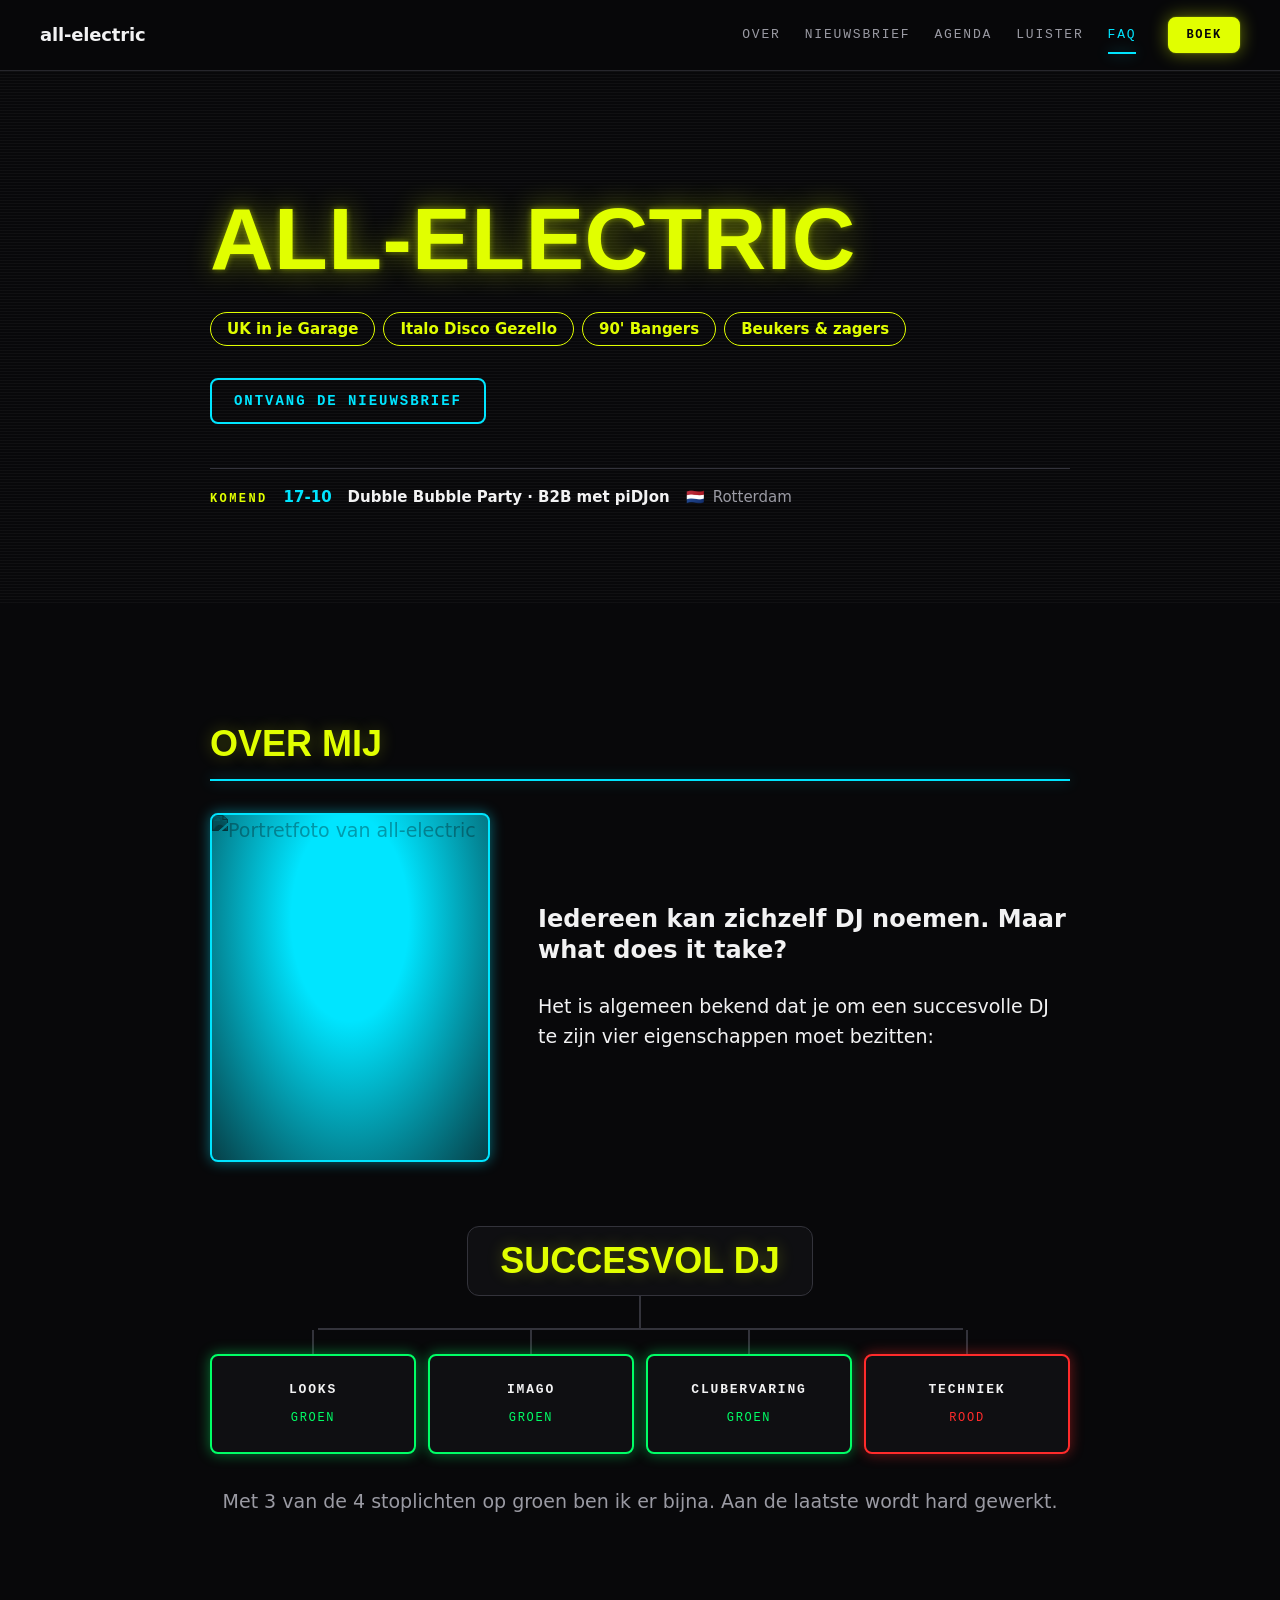
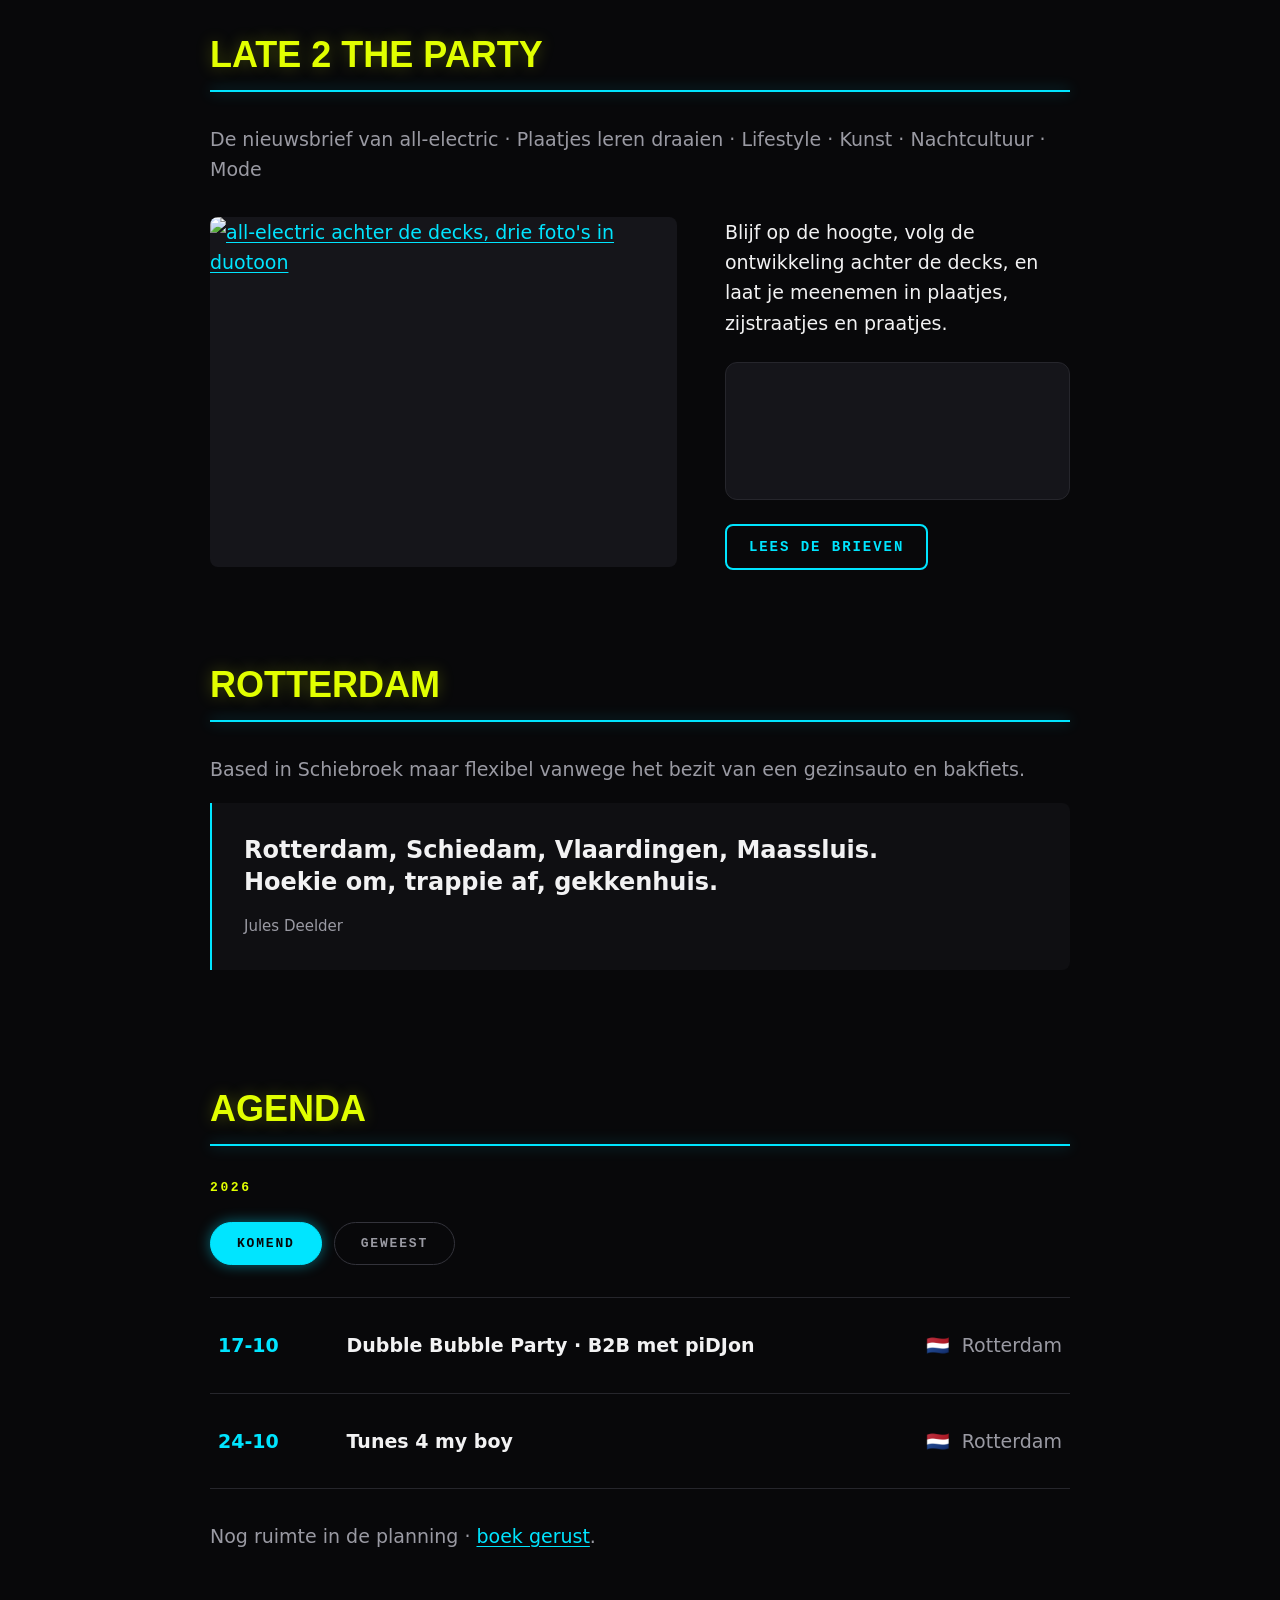
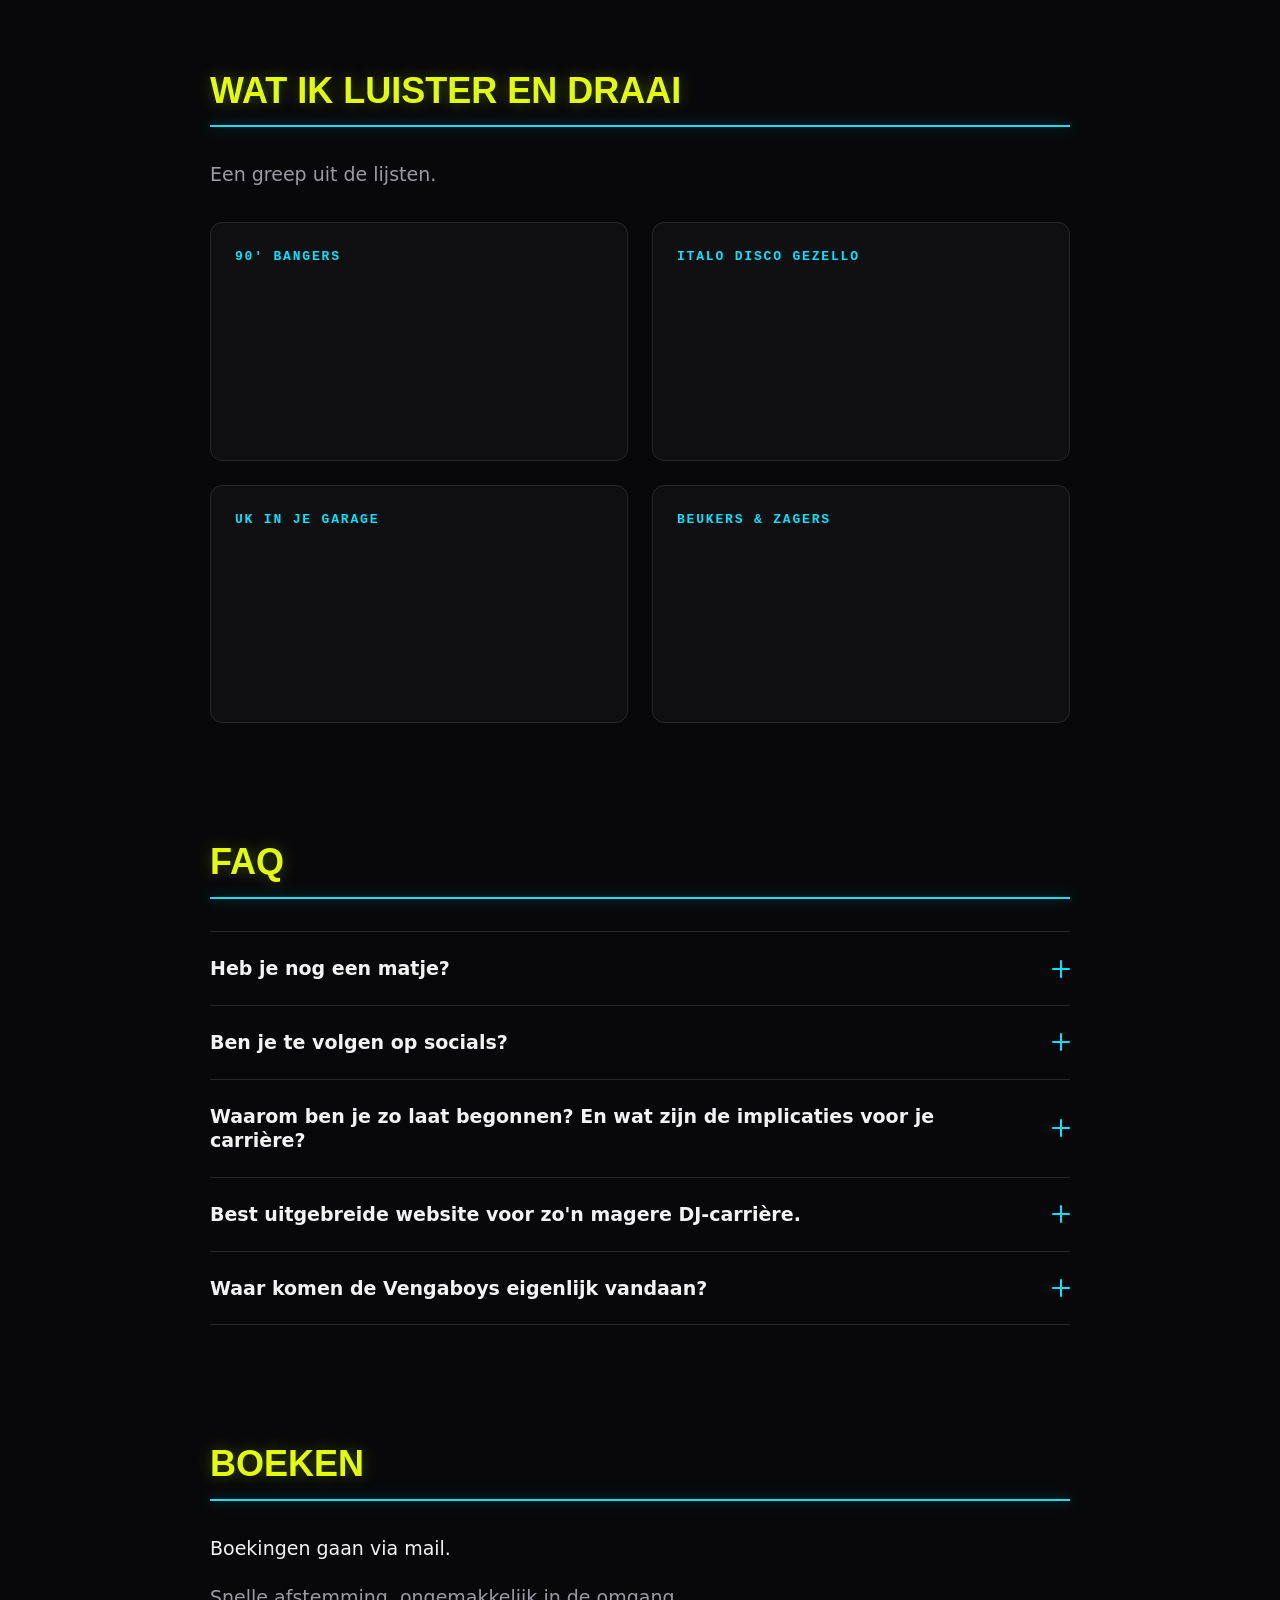
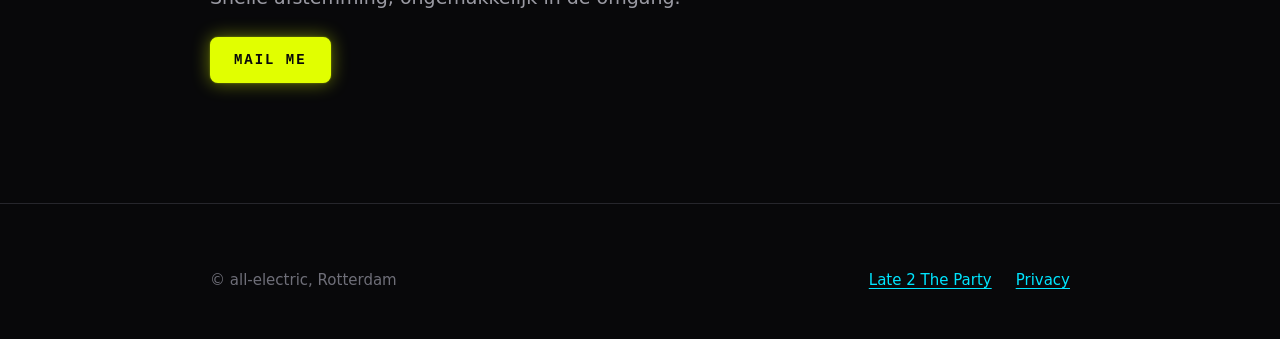
==== commit 7425d5a6: "Regenboogvlag terug bij Pride Company Party Co-Authored-By: Claude Opus 5.5 <noreply@anthropic.com> " ====
--- a/docs/index.html
+++ b/docs/index.html
@@ -217,7 +217,7 @@
           <li class="ae-agenda__row">
             <span class="ae-agenda__date">31-07</span>
             <span class="ae-agenda__name">Pride Company Party</span>
-            <span class="ae-agenda__loc"><span aria-hidden="true">🇳🇱</span><span>Amsterdam</span></span>
+            <span class="ae-agenda__loc"><span aria-hidden="true">🏳️‍🌈</span><span>Amsterdam</span></span>
           </li>
         </ul>
       </div>
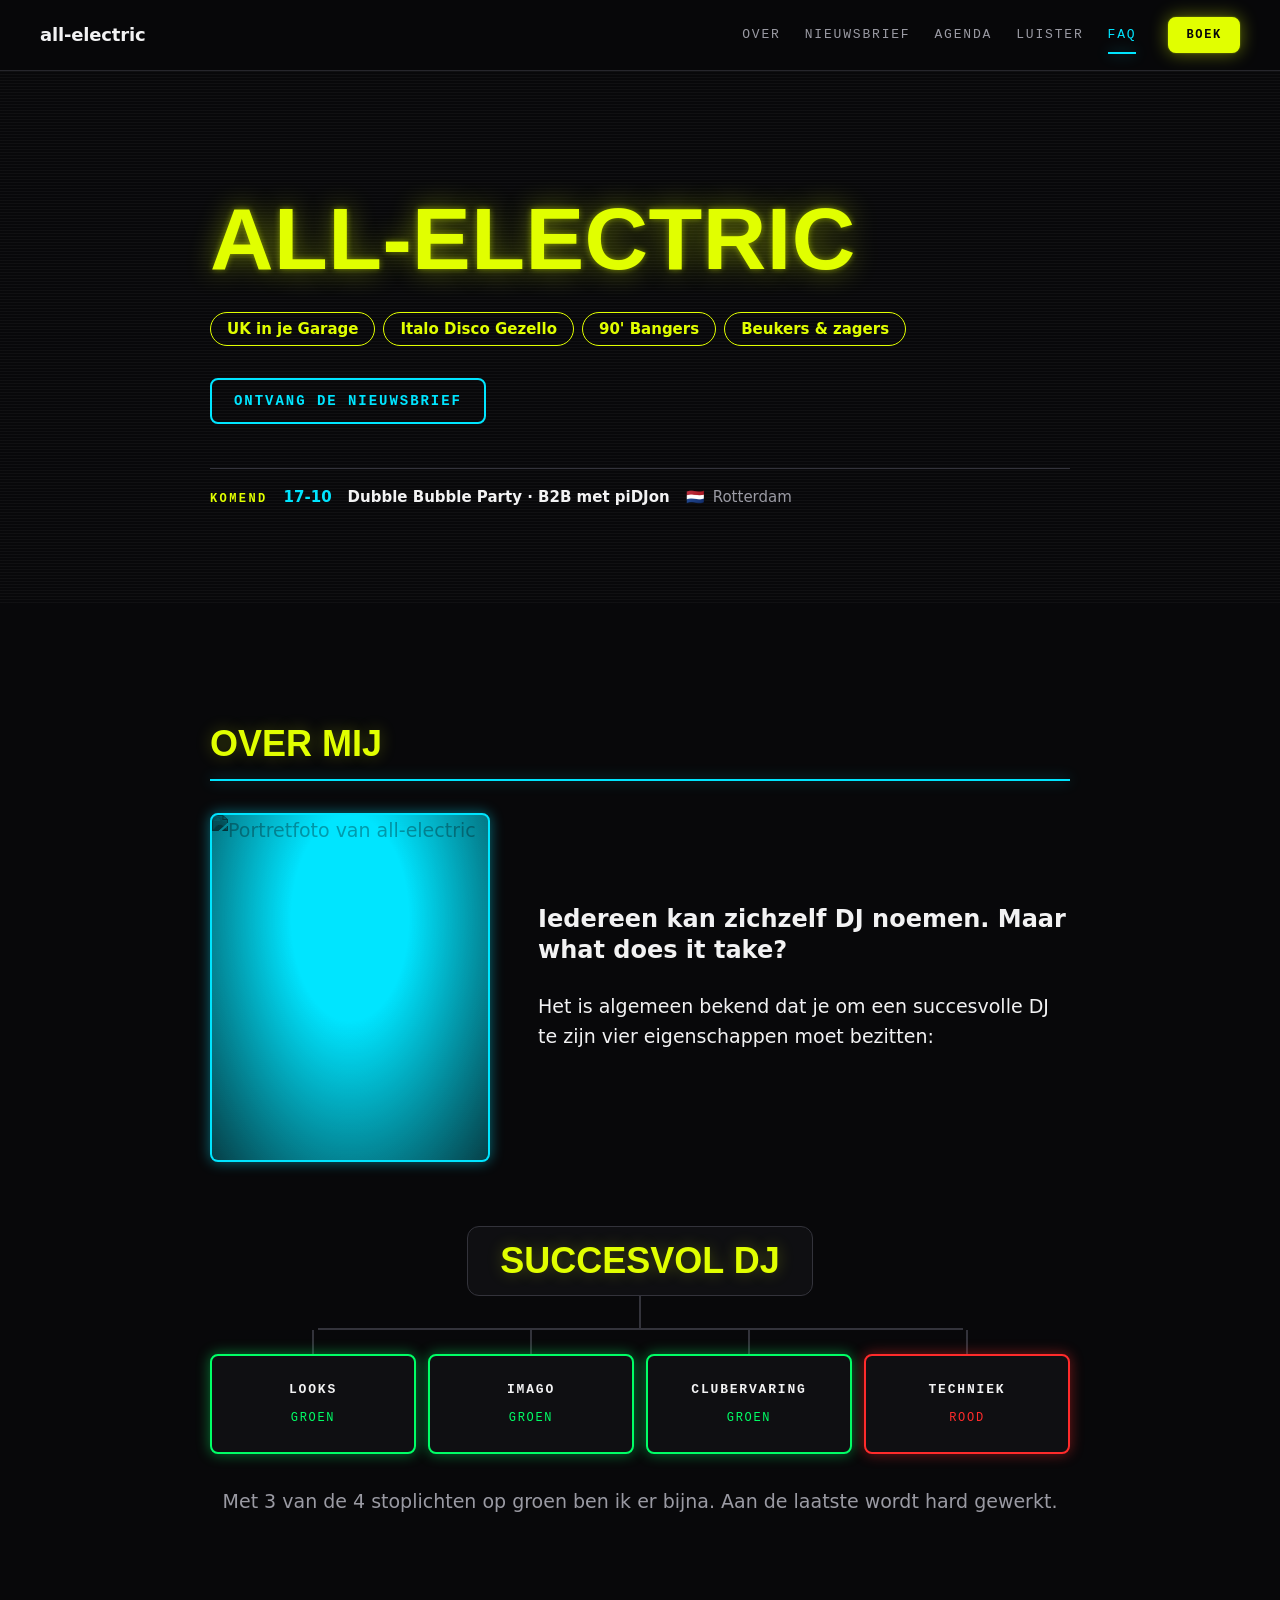
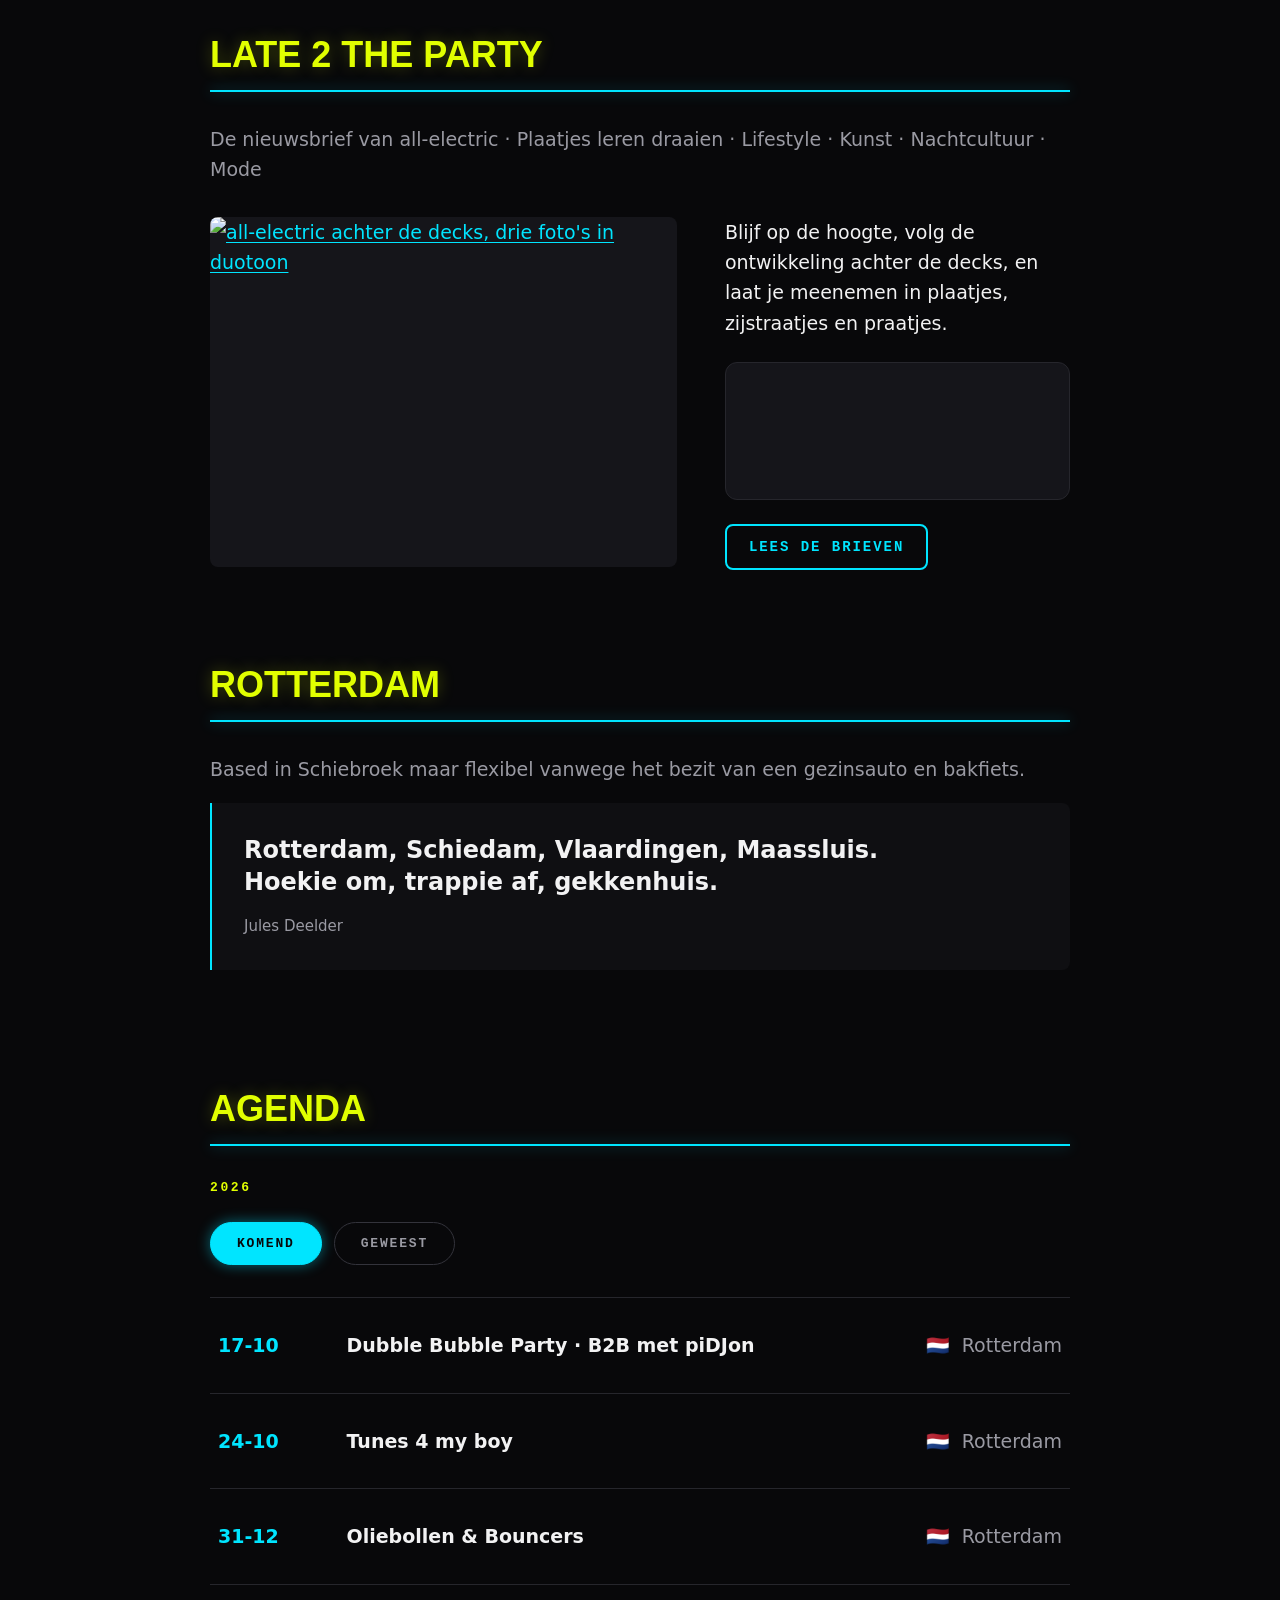
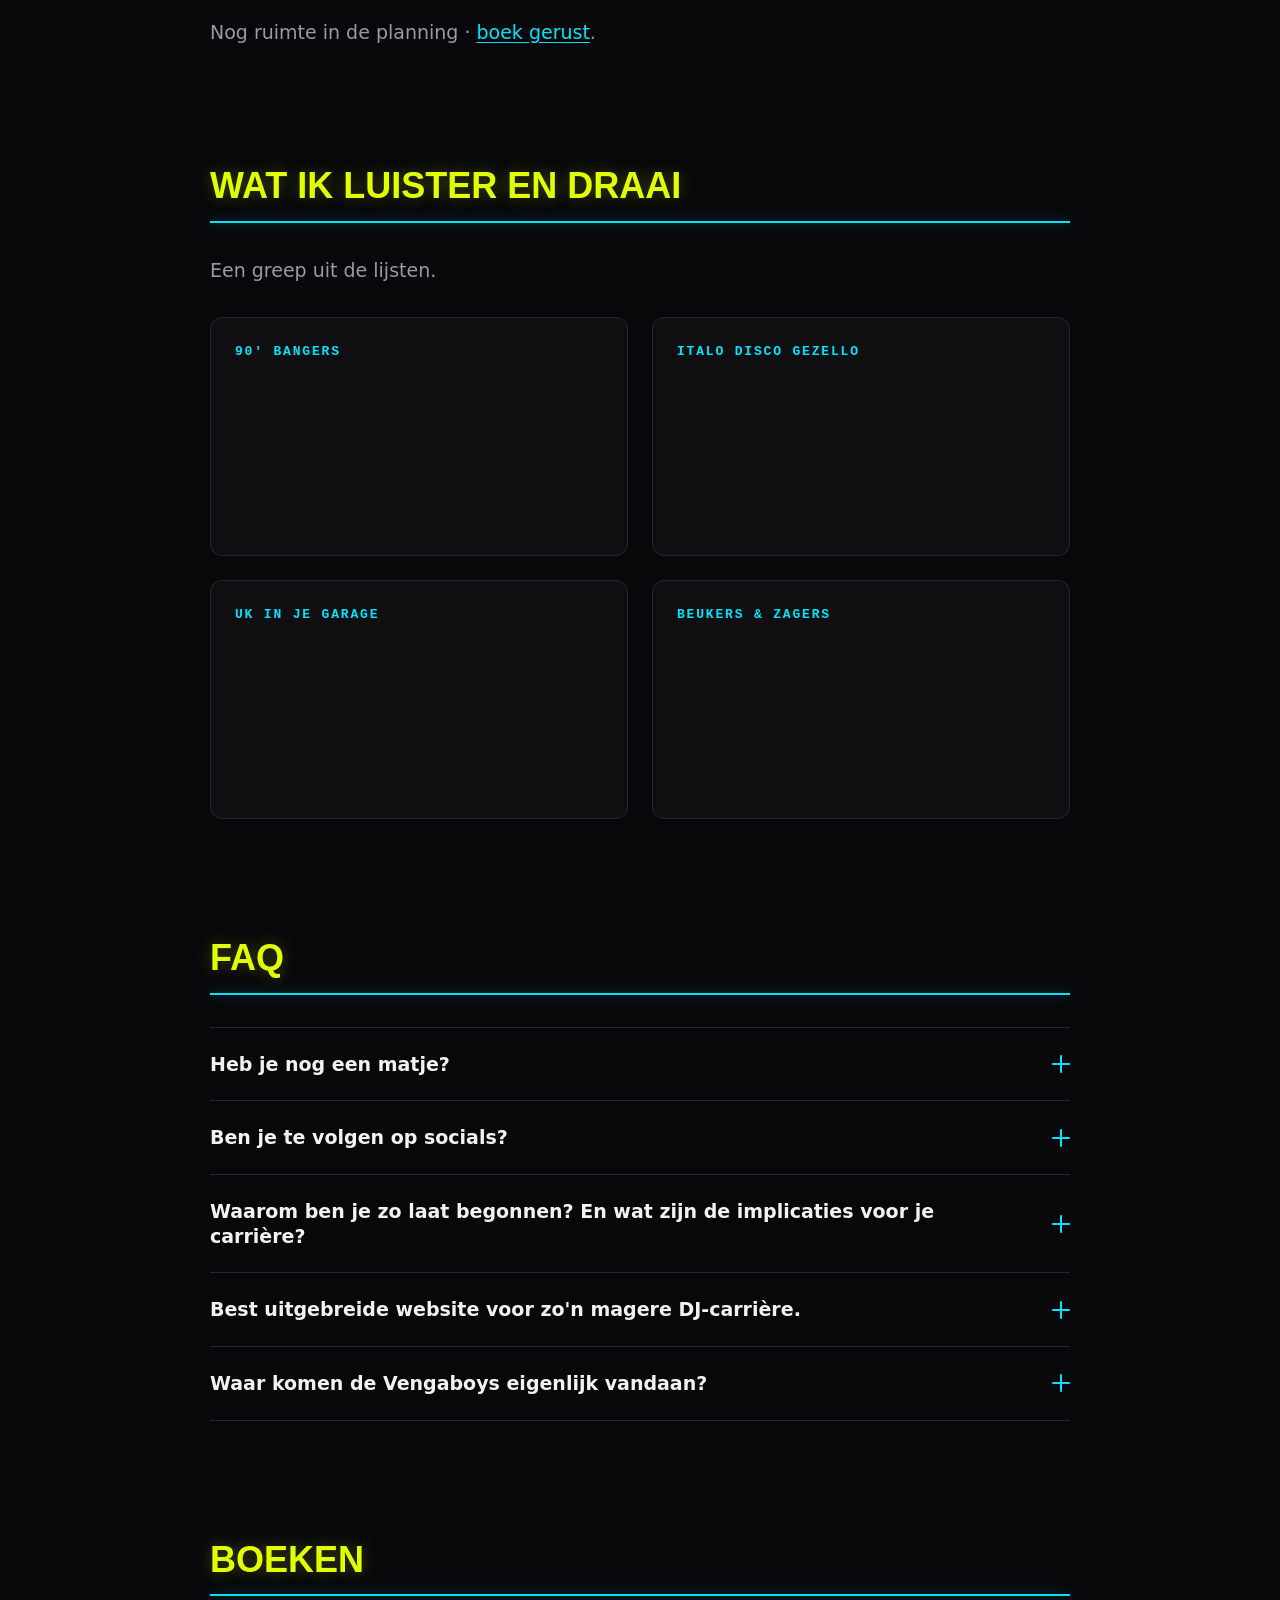
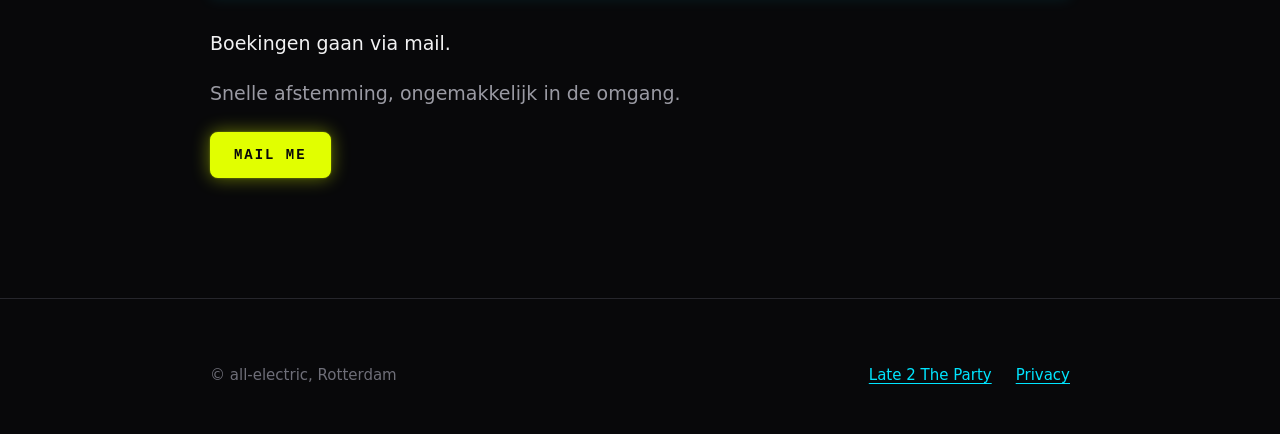
==== commit 3567699d: "Agenda: Oliebollen & Bouncers op 31-12 in Rotterdam Co-Authored-By: Claude Opus 5.5 <noreply@anthrop" ====
--- a/docs/index.html
+++ b/docs/index.html
@@ -198,6 +198,11 @@
             <span class="ae-agenda__name">Tunes 4 my boy</span>
             <span class="ae-agenda__loc"><span aria-hidden="true">🇳🇱</span><span>Rotterdam</span></span>
           </li>
+          <li class="ae-agenda__row">
+            <span class="ae-agenda__date">31-12</span>
+            <span class="ae-agenda__name">Oliebollen &amp; Bouncers</span>
+            <span class="ae-agenda__loc"><span aria-hidden="true">🇳🇱</span><span>Rotterdam</span></span>
+          </li>
         </ul>
         <p class="ae-agenda__note">Nog ruimte in de planning &middot; <a href="#contact">boek gerust</a>.</p>
       </div>
